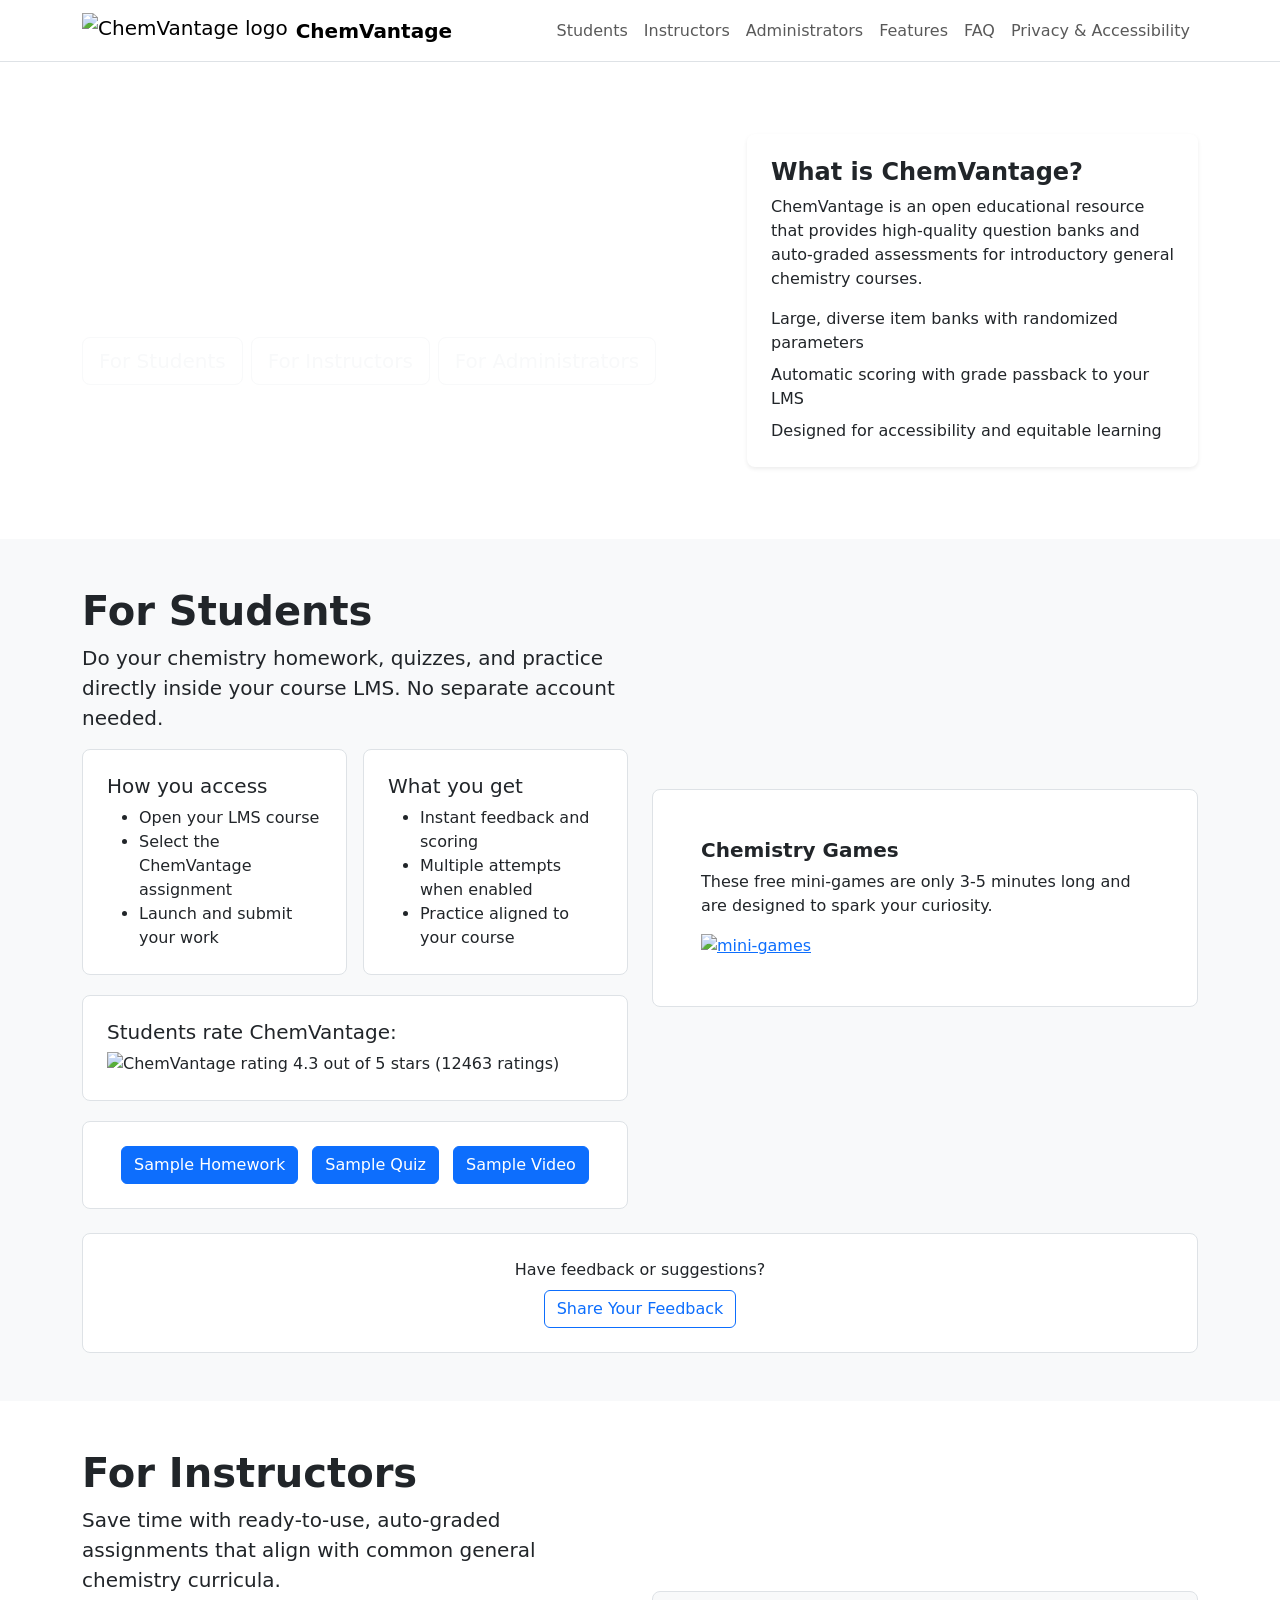
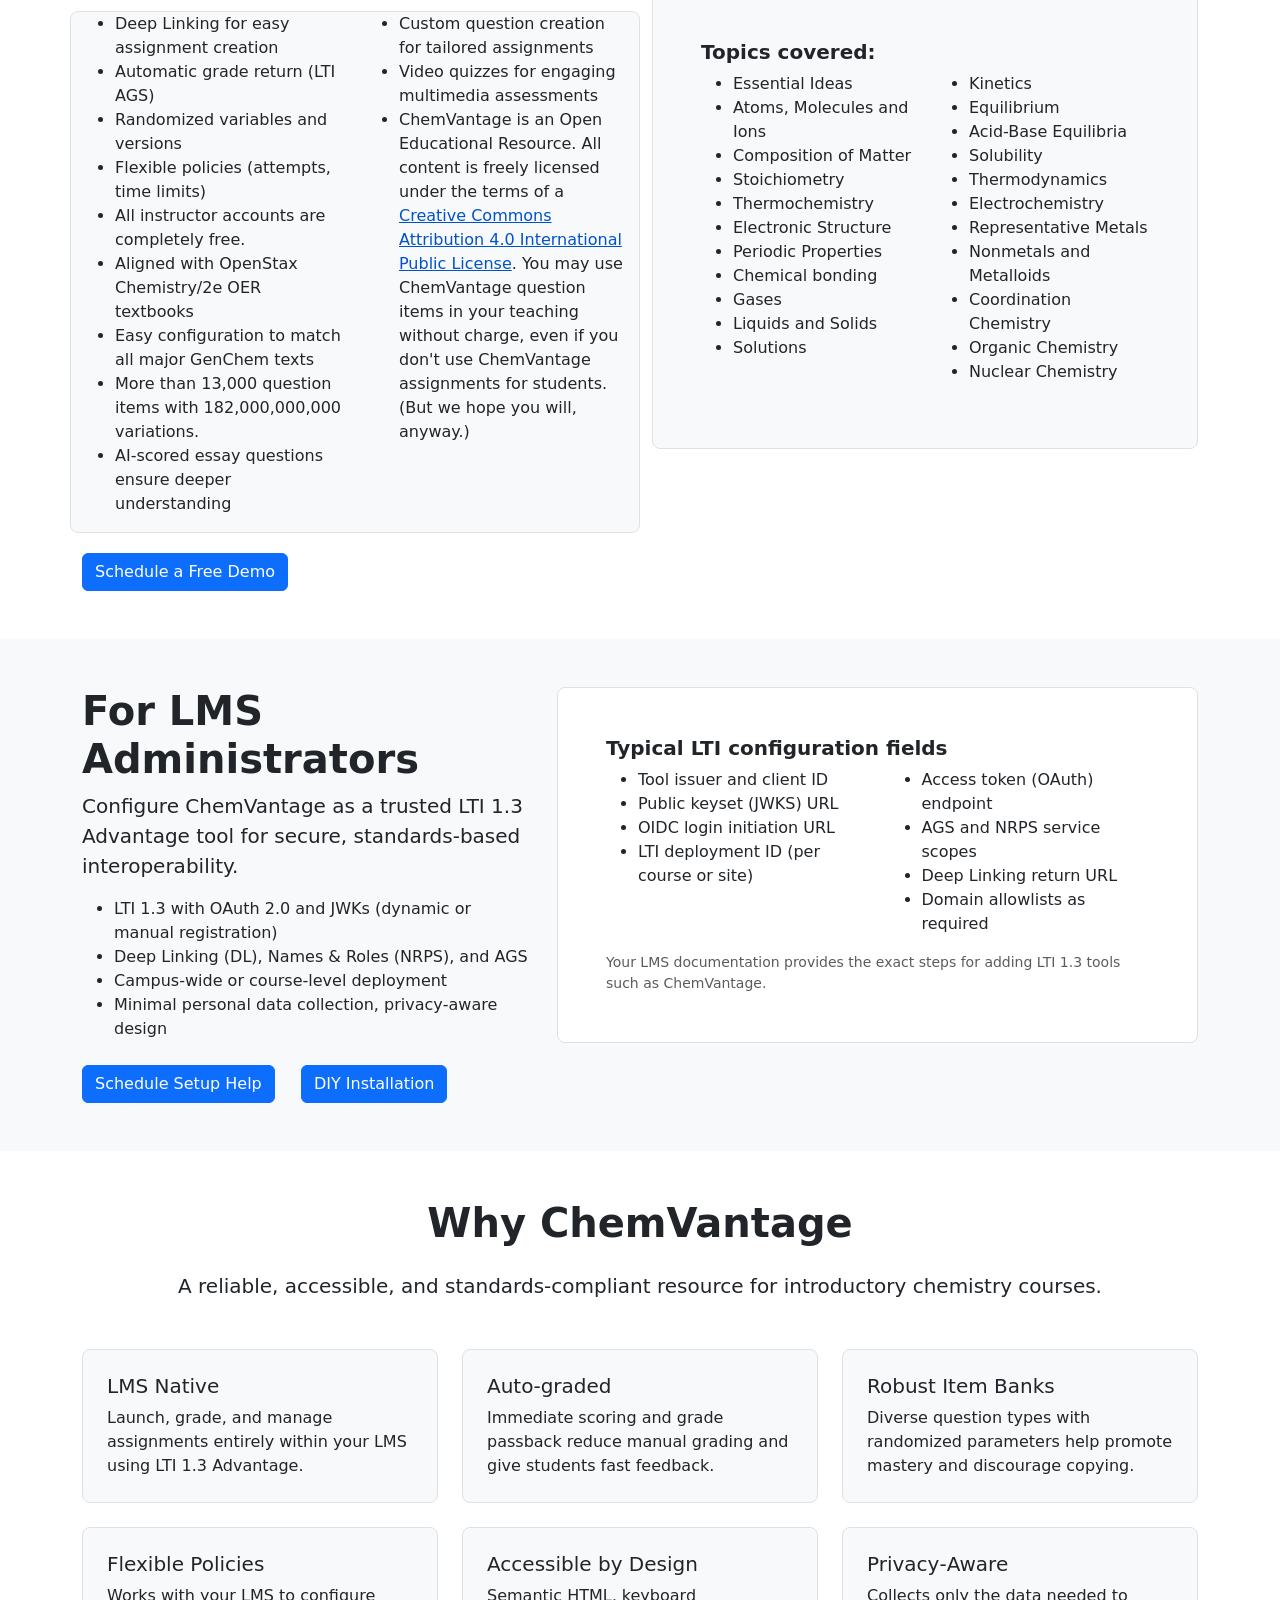
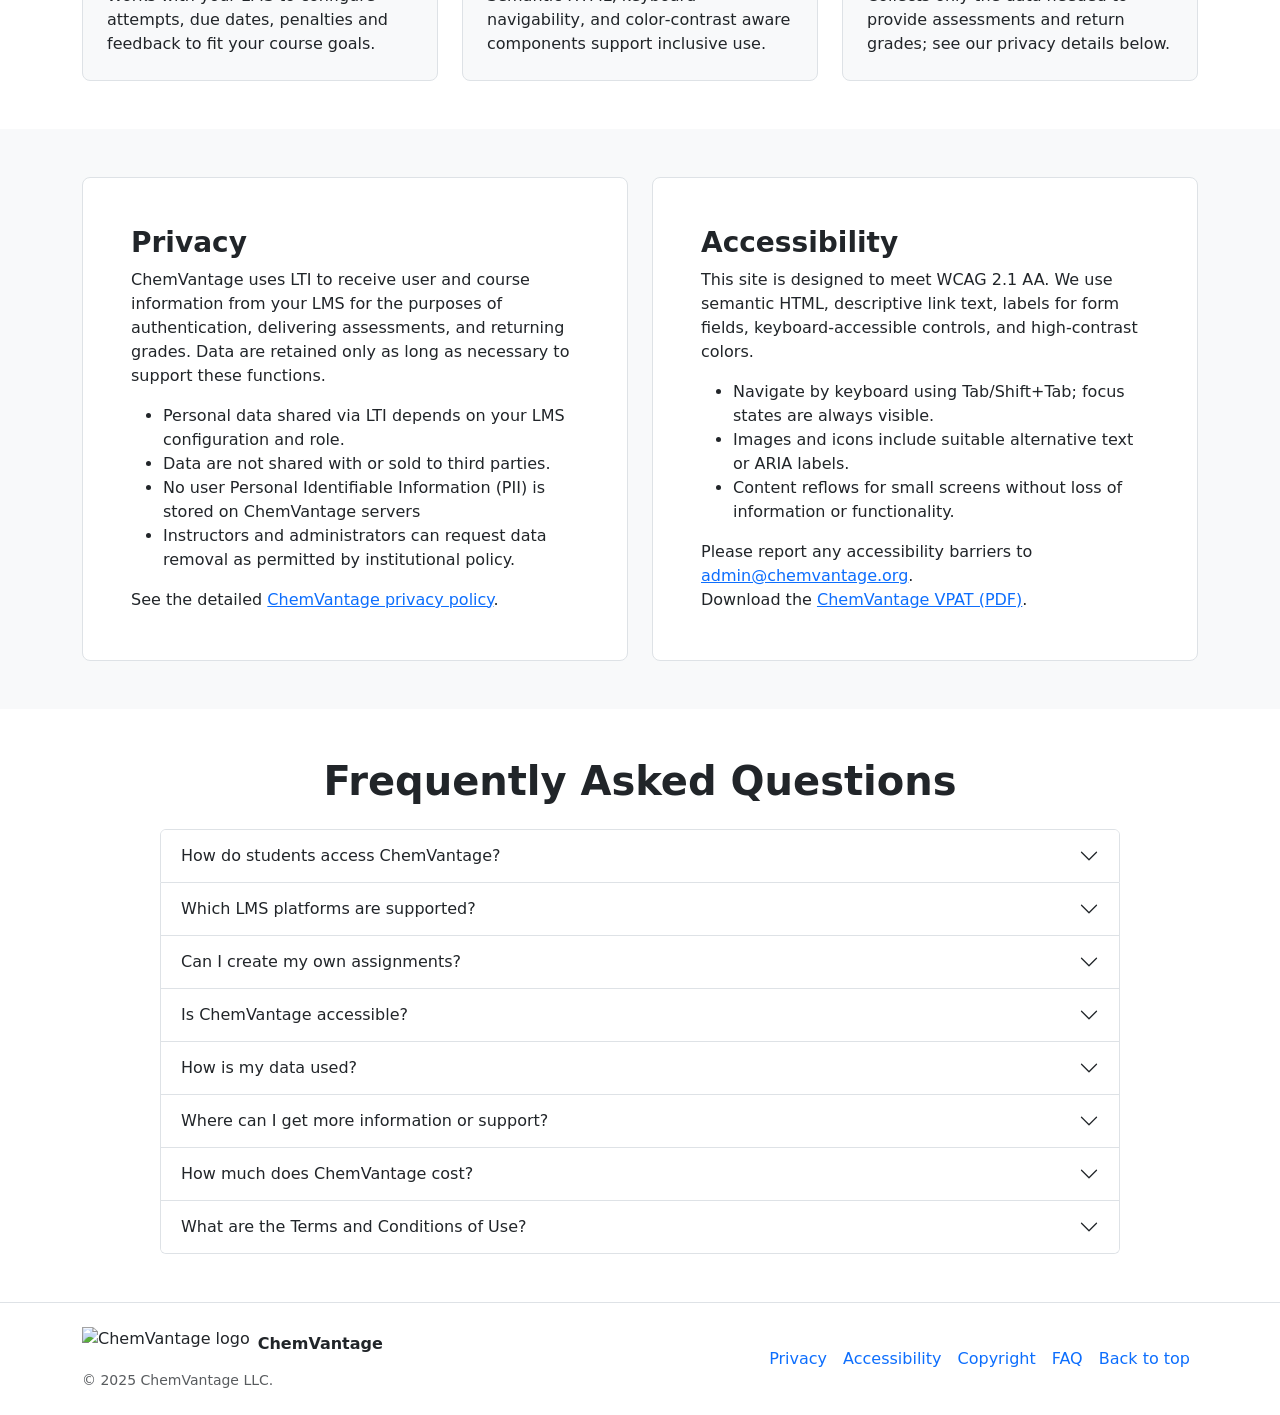
==== src/main/webapp/index.html @ fe24e785 "Minor edits to Topics Covered on home page" ====
<!DOCTYPE html>
<html lang="en">
<head>
  <meta charset="UTF-8">
  <title>ChemVantage - The OER General Chemistry Assignment App</title>
  <meta http-equiv="Cache-Control" content="no-cache, no-store, must-revalidate">
  <meta name="viewport" content="width=device-width, initial-scale=1">
  <meta name="description" content="ChemVantage provides standards-aligned homework, quizzes, and exams for General Chemistry with automatic grading and LMS integration using LTI 1.3 Advantage.">
  <meta name="keywords" content="chemistry homework, general chemistry, online chemistry quizzes, LTI 1.3, Canvas chemistry, Blackboard chemistry, auto-graded chemistry, OER chemistry, chemistry practice exams, chemistry LMS integration">
  
  <!-- Open Graph / Facebook -->
  <meta property="og:type" content="website">
  <meta property="og:url" content="https://www.chemvantage.org">
  <meta property="og:title" content="ChemVantage - Free General Chemistry Homework & Quizzes">
  <meta property="og:description" content="Standards-aligned homework, quizzes, and exams for General Chemistry with automatic grading and seamless LMS integration using LTI 1.3 Advantage.">
  <meta property="og:image" content="https://images.chemvantage.org/CVLogo_thumb.png">
  
  <!-- Twitter -->
  <meta name="twitter:card" content="summary_large_image">
  <meta name="twitter:url" content="https://www.chemvantage.org">
  <meta name="twitter:title" content="ChemVantage - Free General Chemistry Platform">
  <meta name="twitter:description" content="Auto-graded chemistry assessments with LMS integration for Canvas, Blackboard, Moodle & more.">
  <meta name="twitter:image" content="https://images.chemvantage.org/CVLogo_thumb.png">
  
  <link rel="canonical" href="https://www.chemvantage.org">
  <link rel="icon" href="https://images.chemvantage.org/logo_sq.png">
  
  <!-- Prevent dev site indexing -->
  <script src='/js/noindex-dev.js'></script>
  
  <link rel="preconnect" href="https://fonts.googleapis.com" crossorigin>
  <link rel="preconnect" href="https://fonts.gstatic.com" crossorigin>
  <link rel="stylesheet" href="https://fonts.googleapis.com/css2?family=Poppins:wght@300;400;500;600;700&display=swap">
  <script src="https://cdn.jsdelivr.net/npm/bootstrap@5.3.3/dist/js/bootstrap.bundle.min.js" 
        integrity="sha384-YvpcrYf0tY3lHB60NNkmXc5s9fDVZLESaAA55NDzOxhy9GkcIdslK1eN7N6jIeHz" 
        crossorigin="anonymous">
  </script>
  <link rel="stylesheet" href="https://cdn.jsdelivr.net/npm/bootstrap@5.3.3/dist/css/bootstrap.min.css" integrity="sha384-QWTKZyjpPEjISv5WaRU9OFeRpok6YctnYmDr5pNlyT2bRjXh0JMhjY6hW+ALEwIH" crossorigin="anonymous">
  <link rel="stylesheet" href="/css/common.css">
</head>
<body class="bg-white text-body">
  <a href="#main-content" class="visually-hidden-focusable position-absolute start-0 top-0 m-2 p-2 bg-light rounded text-dark">Skip to main content</a>

  <header>
    <nav class="navbar navbar-expand-lg navbar-light bg-white border-bottom" aria-label="Primary">
      <div class="container">
        <a class="navbar-brand d-flex align-items-center gap-2" href="#home" aria-label="ChemVantage home">
          <img src="https://images.chemvantage.org/CVLogo_thumb.png" alt="ChemVantage logo" height="35px" />
          <span class="fw-bold">ChemVantage</span>
        </a>
        <button class="navbar-toggler" type="button" data-bs-toggle="collapse" data-bs-target="#primaryNav" aria-controls="primaryNav" aria-expanded="false" aria-label="Toggle navigation">
          <span class="navbar-toggler-icon"></span>
        </button>
        <div class="collapse navbar-collapse" id="primaryNav">
          <ul class="navbar-nav ms-auto mb-2 mb-lg-0">
            <li class="nav-item"><a class="nav-link" href="#students">Students</a></li>
            <li class="nav-item"><a class="nav-link" href="#instructors">Instructors</a></li>
            <li class="nav-item"><a class="nav-link" href="#admins">Administrators</a></li>
            <li class="nav-item"><a class="nav-link" href="#features">Features</a></li>
            <li class="nav-item"><a class="nav-link" href="#faq">FAQ</a></li>
            <li class="nav-item"><a class="nav-link" href="#privacy-accessibility">Privacy & Accessibility</a></li>
          </ul>
        </div>
      </div>
    </nav>

    <section id="home" class="bg-gradient-primary text-white">
      <div class="container py-5">
        <div class="row align-items-center g-4 py-lg-4">
          <div class="col-lg-7">
            <h1 class="display-5 fw-semibold mb-3">ChemVantage</h1>
            <p class="lead mb-4">Standards‑aligned homework, quizzes, and exams for General Chemistry with automatic grading and LMS integration using LTI 1.3 Advantage.</p>
            <div class="d-flex flex-wrap gap-2">
              <a href="#students" class="btn btn-outline-light btn-lg" role="button" aria-label="Information for students">For Students</a>
              <a href="#instructors" class="btn btn-outline-light btn-lg" role="button" aria-label="Information for instructors">For Instructors</a>
              <a href="#admins" class="btn btn-outline-light btn-lg" role="button" aria-label="Information for LMS administrators">For Administrators</a>
            </div>
            <p class="mt-4 mb-0 small">Access ChemVantage directly from your LMS course (Canvas, Blackboard, Brightspace, Moodle, Sakai, Schoology and others) via LTI 1.3 Advantage.</p>
          </div>
          <div class="col-lg-5">
            <div class="bg-white text-dark rounded-3 shadow-sm p-4">
              <h2 class="h4 fw-semibold">What is ChemVantage?</h2>
              <p class="mb-3">ChemVantage is an open educational resource that provides high‑quality question banks and auto‑graded assessments for introductory general chemistry courses.</p>
              <ul class="list-unstyled mb-0">
                <li class="d-flex align-items-start mb-2">
                  <span class="icon-bullet flex-shrink-0 mt-1" aria-hidden="true"></span>
                  <span>Large, diverse item banks with randomized parameters</span>
                </li>
                <li class="d-flex align-items-start mb-2">
                  <span class="icon-bullet flex-shrink-0 mt-1" aria-hidden="true"></span>
                  <span>Automatic scoring with grade passback to your LMS</span>
                </li>
                <li class="d-flex align-items-start">
                  <span class="icon-bullet flex-shrink-0 mt-1" aria-hidden="true"></span>
                  <span>Designed for accessibility and equitable learning</span>
                </li>
              </ul>
            </div>
          </div>
        </div>
      </div>
    </section>
  </header>

  <main id="main-content">
    <section id="students" class="py-5 bg-light">
      <div class="container">
        <div class="row g-4 align-items-center">
          <div class="col-lg-6">
            <h2 class="section-heading h1 fw-semibold">For Students</h2>
            <p class="lead">Do your chemistry homework, quizzes, and practice directly inside your course LMS. No separate account needed.</p>
            <div class="row g-3">
              <div class="col-md-6">
                <div class="h-100 p-4 bg-white border rounded-3">
                  <h3 class="h5">How you access</h3>
                  <ul class="mb-0">
                    <li>Open your LMS course</li>
                    <li>Select the ChemVantage assignment</li>
                    <li>Launch and submit your work</li>
                  </ul>
                </div>
              </div>
              <div class="col-md-6">
                <div class="h-100 p-4 bg-white border rounded-3">
                  <h3 class="h5">What you get</h3>
                  <ul class="mb-0">
                    <li>Instant feedback and scoring</li>
                    <li>Multiple attempts when enabled</li>
                    <li>Practice aligned to your course</li>
                  </ul>
                </div>
              </div>
            </div>
            <div class="p-4 bg-white border rounded-3 h-100" style="margin-top:20px;">
              <h3 class="h5">Students rate ChemVantage:</h3>
              <img src="https://images.chemvantage.org/marketing/5stars.png" alt="ChemVantage rating" />&nbsp;4.3 out of 5 stars (12463 ratings)<br/>
            </div>
            <div class="p-4 bg-white border rounded-3 h-100 d-flex" style="margin-top:20px;justify-content:space-evenly;">
              <button class="btn btn-primary" id="launch-homework">Sample Homework</button> 
              <button class="btn btn-primary" id="launch-quiz">Sample Quiz</button> 
              <button class="btn btn-primary" id="launch-video">Sample Video</button>
            </div>
          </div>
          <div class="col-lg-6">
            <div class="p-4 p-lg-5 bg-white border rounded-3 h-100">
              <h3 class="h5 fw-semibold">Chemistry Games</h3>
              <p>These free mini-games are only 3-5 minutes long and are designed to spark your curiosity.</p>
              <a href="https://richkingsford.github.io/chemistry-games-cucumber/" target=_blank>
                <img width=400px height=400px src="https://images.chemvantage.org/games.png" alt="mini-games" />
              </a>
            </div>
          </div>
        </div>
        <div class="row mt-4">
          <div class="col-12">
            <div class="p-4 bg-white border rounded-3 text-center">
              <p class="mb-2">Have feedback or suggestions?</p>
              <a href="/Feedback" class="btn btn-outline-primary" aria-label="Share feedback">Share Your Feedback</a>
            </div>
          </div>
        </div>
      </div>
    </section>

    <section id="instructors" class="py-5">
      <div class="container">
        <div class="row g-4 align-items-center">
          <div class="col-lg-6">
            <h2 class="section-heading h1 fw-semibold">For Instructors</h2>
            <p class="lead">Save time with ready‑to‑use, auto‑graded assignments that align with common general chemistry curricula.</p>
            <div class="row border rounded-3 bg-light">
              <div class="col-md-6">
                <ul class="mb-3">
                  <li>Deep Linking for easy assignment creation</li>
                  <li>Automatic grade return (LTI AGS)</li>
                  <li>Randomized variables and versions</li>
                  <li>Flexible policies (attempts, time limits)</li>
                  <li>All instructor accounts are completely free.</li>
                  <li>Aligned with OpenStax Chemistry/2e OER textbooks</li>
                  <li>Easy configuration to match all major GenChem texts</li>
                  <li>More than 13,000 question items with 182,000,000,000 variations.</li>
                  <li>AI-scored essay questions ensure deeper understanding</li>
                </ul>
              </div>
              <div class="col-md-6">
                <ul class="mb-3">
                  <li>Custom question creation for tailored assignments</li>
                  <li>Video quizzes for engaging multimedia assessments</li>
                  <li>ChemVantage is an Open Educational Resource. All content is freely licensed under the terms of a <a href="https://creativecommons.org/licenses/by/4.0/" target="_blank" aria-label="Opens new tab" style="color: #0052cc;">Creative Commons Attribution 4.0 International Public License</a>.
                    You may use ChemVantage question items in your teaching without charge, even if you don't use ChemVantage assignments for students. (But we hope you will, anyway.)</li>
                </ul>
              </div>
            </div>
            <div class="d-flex flex-wrap gap-2" style="padding-top:20px">
              <a href="https://calendly.com/chemvantage/install-chemvantage?r=0" target="_blank" class="btn btn-primary">Schedule a Free Demo</a>
            </div>
          </div>
          <div class="col-lg-6">
            <div class="p-4 p-lg-5 bg-light border rounded-3 h-100">
              <h3 class="h5 fw-semibold">Topics covered:</h3>
              <div class="row">
                <div class="col-6">
                  <ul class="mb-3">
                    <li>Essential Ideas</li>
                    <li>Atoms, Molecules and Ions</li>
                    <li>Composition of Matter</li>
                    <li>Stoichiometry</li>
                    <li>Thermochemistry</li>
                    <li>Electronic Structure</li>
                    <li>Periodic Properties</li>
                    <li>Chemical bonding</li>
                    <li>Gases</li>
                    <li>Liquids and Solids</li>
                    <li>Solutions</li>
                  </ul>
                </div>
                <div class="col-6">
                  <ul class="mb-3">
                    <li>Kinetics</li>
                    <li>Equilibrium</li>
                    <li>Acid-Base Equilibria</li>
                    <li>Solubility</li>
                    <li>Thermodynamics</li>
                    <li>Electrochemistry</li>
                    <li>Representative Metals</li>
                    <li>Nonmetals and Metalloids</li>
                    <li>Coordination Chemistry</li>
                    <li>Organic Chemistry</li>
                    <li>Nuclear Chemistry</li>
                 </ul>
                </div>
              </div>
            </div>
          </div>
          <!--
          <div class="col-lg-6">
            <div class="p-4 p-lg-5 bg-light border rounded-3 h-100">
              <h3 class="h5 fw-semibold">Add ChemVantage to your course</h3>
              <ol class="mb-4">
                <li>Ask your LMS administrator to enable the ChemVantage LTI 1.3 tool for your institution.</li>
                <li>In your course, create an assignment in ChemVantage as an External Tool using Deep Linking.</li>
                <li>Select the desired assignment type and publish.</li>
                <li>When the assignment launches, set policies and select question items from the Instructor Page.</li>
              </ol>
              <div class="alert alert-info mb-0" role="status" aria-live="polite">
                ChemVantage supports LTI 1.3 Advantage services: Deep Linking, Assignment and Grade Services, and Names and Role Provisioning.
              </div>
            </div>
          </div>
          -->
          
        </div>
      </div>
    </section>

    <section id="admins" class="py-5 bg-light">
      <div class="container">
        <div class="row g-4">
          <div class="col-lg-5">
            <h2 class="h1 fw-semibold">For LMS Administrators</h2>
            <p class="lead">Configure ChemVantage as a trusted LTI 1.3 Advantage tool for secure, standards‑based interoperability.</p>
            <ul class="mb-4">
              <li>LTI 1.3 with OAuth 2.0 and JWKs (dynamic or manual registration)</li>
              <li>Deep Linking (DL), Names & Roles (NRPS), and AGS</li>
              <li>Campus‑wide or course‑level deployment</li>
              <li>Minimal personal data collection, privacy‑aware design</li>
            </ul>
            <div class="d-flex flex-wrap gap-2">
              <a href="https://calendly.com/chemvantage/install-chemvantage?r=1" target="_blank" class="btn btn-primary">Schedule Setup Help</a>
              &nbsp;&nbsp;
              <a class="btn btn-primary" href="/install.html" aria-label="Installation instructions">DIY Installation</a>
            </div>
          </div>
          <div class="col-lg-7">
            <div class="p-4 p-lg-5 bg-white border rounded-3">
              <h3 class="h5 fw-semibold">Typical LTI configuration fields</h3>
              <div class="row">
                <div class="col-md-6">
                  <ul>
                    <li>Tool issuer and client ID</li>
                    <li>Public keyset (JWKS) URL</li>
                    <li>OIDC login initiation URL</li>
                    <li>LTI deployment ID (per course or site)</li>
                  </ul>
                </div>
                <div class="col-md-6">
                  <ul>
                    <li>Access token (OAuth) endpoint</li>
                    <li>AGS and NRPS service scopes</li>
                    <li>Deep Linking return URL</li>
                    <li>Domain allowlists as required</li>
                  </ul>
                </div>
              </div>
              <p class="small text-muted mb-0">Your LMS documentation provides the exact steps for adding LTI 1.3 tools such as ChemVantage.</p>
            </div>
          </div>
        </div>
      </div>
    </section>

    <section id="features" class="py-5">
      <div class="container">
        <h2 class="section-heading h1 fw-semibold text-center mb-4">Why ChemVantage</h2>
        <p class="lead text-center mx-auto mb-5">A reliable, accessible, and standards‑compliant resource for introductory chemistry courses.</p>
        <div class="row g-4">
          <div class="col-md-6 col-lg-4">
            <div class="h-100 p-4 bg-light border rounded-3">
              <h3 class="h5">LMS Native</h3>
              <p class="mb-0">Launch, grade, and manage assignments entirely within your LMS using LTI 1.3 Advantage.</p>
            </div>
          </div>
          <div class="col-md-6 col-lg-4">
            <div class="h-100 p-4 bg-light border rounded-3">
              <h3 class="h5">Auto‑graded</h3>
              <p class="mb-0">Immediate scoring and grade passback reduce manual grading and give students fast feedback.</p>
            </div>
          </div>
          <div class="col-md-6 col-lg-4">
            <div class="h-100 p-4 bg-light border rounded-3">
              <h3 class="h5">Robust Item Banks</h3>
              <p class="mb-0">Diverse question types with randomized parameters help promote mastery and discourage copying.</p>
            </div>
          </div>
          <div class="col-md-6 col-lg-4">
            <div class="h-100 p-4 bg-light border rounded-3">
              <h3 class="h5">Flexible Policies</h3>
              <p class="mb-0">Works with your LMS to configure attempts, due dates, penalties and feedback to fit your course goals.</p>
            </div>
          </div>
          <div class="col-md-6 col-lg-4">
            <div class="h-100 p-4 bg-light border rounded-3">
              <h3 class="h5">Accessible by Design</h3>
              <p class="mb-0">Semantic HTML, keyboard navigability, and color‑contrast aware components support inclusive use.</p>
            </div>
          </div>
          <div class="col-md-6 col-lg-4">
            <div class="h-100 p-4 bg-light border rounded-3">
              <h3 class="h5">Privacy‑Aware</h3>
              <p class="mb-0">Collects only the data needed to provide assessments and return grades; see our privacy details below.</p>
            </div>
          </div>
        </div>
      </div>
    </section>

    <section id="privacy-accessibility" class="py-5 bg-light">
      <div class="container">
        <div class="row g-4">
          <div class="col-lg-6">
            <div class="h-100 p-4 p-lg-5 bg-white border rounded-3">
              <h2 class="h3 fw-semibold">Privacy</h2>
              <p>ChemVantage uses LTI to receive user and course information from your LMS for the purposes of authentication, delivering assessments, and returning grades. Data are retained only as long as necessary to support these functions.</p>
              <ul>
                <li>Personal data shared via LTI depends on your LMS configuration and role.</li>
                <li>Data are not shared with or sold to third parties.</li>
                <li>No user Personal Identifiable Information (PII) is stored on ChemVantage servers</li>
                <li>Instructors and administrators can request data removal as permitted by institutional policy.</li>
              </ul>
              <p class="mb-0">See the detailed <a href="/privacy.html" target="_blank" aria-label="Link to the ChemVantage privacy policy">ChemVantage privacy policy</a>.</p>
            </div>
          </div>
          <div class="col-lg-6">
            <div class="h-100 p-4 p-lg-5 bg-white border rounded-3">
              <h2 class="h3 fw-semibold">Accessibility</h2>
              <p>This site is designed to meet WCAG 2.1 AA. We use semantic HTML, descriptive link text, labels for form fields, keyboard‑accessible controls, and high‑contrast colors.</p>
              <ul>
                <li>Navigate by keyboard using Tab/Shift+Tab; focus states are always visible.</li>
                <li>Images and icons include suitable alternative text or ARIA labels.</li>
                <li>Content reflows for small screens without loss of information or functionality.</li>
              </ul>
              <p class="mb-0">Please report any accessibility barriers to <a href="mailto:admin@chemvantage.org" aria-label="Email link for help">admin@chemvantage.org</a>.</p>
              <p class="mb-0">Download the <a href="/docs/vpat.pdf" target="_blank" aria-label="ChemVantage VPAT document (PDF)">ChemVantage VPAT (PDF)</a>.</p>
            </div>
          </div>
        </div>
      </div>
    </section>

    <section id="faq" class="py-5">
      <div class="container">
        <h2 class="section-heading h1 fw-semibold text-center mb-4">Frequently Asked Questions</h2>
        <div class="accordion mx-auto" id="faqAccordion" style="max-width: 960px;">
          
          <div class="accordion-item">
            <h3 class="accordion-header" id="q1">
              <button class="accordion-button collapsed" type="button" data-bs-toggle="collapse" data-bs-target="#a1" aria-expanded="false" aria-controls="a1">
                How do students access ChemVantage?
              </button>
            </h3>
            <div id="a1" class="accordion-collapse collapse" aria-labelledby="q1" data-bs-parent="#faqAccordion">
              <div class="accordion-body">
                Students access ChemVantage from links inside their LMS course. Launch the ChemVantage assignment and follow the prompts. No separate account is required.
              </div>
            </div>
          </div>

          <div class="accordion-item">
            <h3 class="accordion-header" id="q2">
              <button class="accordion-button collapsed" type="button" data-bs-toggle="collapse" data-bs-target="#a2" aria-expanded="false" aria-controls="a2">
                Which LMS platforms are supported?
              </button>
            </h3>
            <div id="a2" class="accordion-collapse collapse" aria-labelledby="q2" data-bs-parent="#faqAccordion">
              <div class="accordion-body">
                ChemVantage works with LTI 1.3 Advantage‑capable LMS platforms including Canvas, Blackboard, Brightspace (D2L), Moodle, and Sakai. Consult your LMS documentation for adding external tools.
              </div>
            </div>
          </div>

          <div class="accordion-item">
            <h3 class="accordion-header" id="q3">
              <button class="accordion-button collapsed" type="button" data-bs-toggle="collapse" data-bs-target="#a3" aria-expanded="false" aria-controls="a3">
                Can I create my own assignments?
              </button>
            </h3>
            <div id="a3" class="accordion-collapse collapse" aria-labelledby="q3" data-bs-parent="#faqAccordion">
              <div class="accordion-body">
                Yes. Instructors can choose topics via Deep Linking, configure assignment settings (attempts, due dates, penalties), and publish to the course. Grades return automatically to the LMS gradebook.
              </div>
            </div>
          </div>

          <div class="accordion-item">
            <h3 class="accordion-header" id="q4">
              <button class="accordion-button collapsed" type="button" data-bs-toggle="collapse" data-bs-target="#a4" aria-expanded="false" aria-controls="a4">
                Is ChemVantage accessible?
              </button>
            </h3>
            <div id="a4" class="accordion-collapse collapse" aria-labelledby="q4" data-bs-parent="#faqAccordion">
              <div class="accordion-body">
                ChemVantage content and this site follow WCAG 2.1 AA design practices including semantic structure, keyboard navigability, and sufficient color contrast. See Accessibility below for details and to report any barriers.
              </div>
            </div>
          </div>

          <div class="accordion-item">
            <h3 class="accordion-header" id="q5">
              <button class="accordion-button collapsed" type="button" data-bs-toggle="collapse" data-bs-target="#a5" aria-expanded="false" aria-controls="a5">
                How is my data used?
              </button>
            </h3>
            <div id="a5" class="accordion-collapse collapse" aria-labelledby="q5" data-bs-parent="#faqAccordion">
              <div class="accordion-body">
                ChemVantage collects only the information necessary to authenticate users via LTI, deliver assignments, and return scores to the LMS. See Privacy below for details.
              </div>
            </div>
          </div>

          <div class="accordion-item">
            <h3 class="accordion-header" id="q6">
              <button class="accordion-button collapsed" type="button" data-bs-toggle="collapse" data-bs-target="#a6" aria-expanded="false" aria-controls="a6">
                Where can I get more information or support?
              </button>
            </h3>
            <div id="a6" class="accordion-collapse collapse" aria-labelledby="q6" data-bs-parent="#faqAccordion">
              <div class="accordion-body">
                Contact us by email at <a href="mailto:admin@chemvantage.org" aria-label="Email link for help">admin@chemvantage.org</a> or <a href="https://calendly.com/chemvantage" target="_blank" aria-label="Link to Calendly to schedule Zoom meeting">schedule a Zoom meeting with us</a>.
              </div>
            </div>
          </div>

		  <div class="accordion-item">
            <h3 class="accordion-header" id="q7">
              <button class="accordion-button collapsed" type="button" data-bs-toggle="collapse" data-bs-target="#a7" aria-expanded="false" aria-controls="a7">
                How much does ChemVantage cost?
              </button>
            </h3>
            <div id="a7" class="accordion-collapse collapse" aria-labelledby="q7" data-bs-parent="#faqAccordion">
              <div class="accordion-body">
                <ul>
                  <li>Registration and instructor accounts are free</li>
                  <li>Individual student licenses cost $8 USD per semester (5 months)</li>
                  <li>Schools may purchase 1-year student licenses in bulk for $5 USD each (10 license minimum)</li>
                </ul>
              </div>
            </div>
          </div>
		  
		  <div class="accordion-item">
            <h3 class="accordion-header" id="q8">
              <button class="accordion-button collapsed" type="button" data-bs-toggle="collapse" data-bs-target="#a8" aria-expanded="false" aria-controls="a8">
                What are the Terms and Conditions of Use?
              </button>
            </h3>
            <div id="a8" class="accordion-collapse collapse" aria-labelledby="q8" data-bs-parent="#faqAccordion">
              <div class="accordion-body">
                See all the fine print at the <a href="/terms_and_conditions.html" target="_blank" aria-label="ChemVantage Terms and Conditions of Use">ChemVantage Terms and Condition of Use</a> page.
              </div>
            </div>
          </div>
		  
        </div>
      </div>
    </section>

  </main>

  <footer class="border-top">
    <div class="container py-4">
      <div class="row g-3 align-items-center">
        <div class="col-md-6">
          <a class="d-inline-flex align-items-center gap-2 mb-2 text-decoration-none text-body" href="#home" aria-label="ChemVantage home">
            <img src="https://images.chemvantage.org/CVLogo_thumb.png" alt="ChemVantage logo" height="35px" />
            <span class="fw-bold">ChemVantage</span>
          </a>
          <p class="mb-0 small text-muted">© <span id="year">2025</span> ChemVantage LLC.</p>
        </div>
        <div class="col-md-6">
          <nav aria-label="Footer">
            <ul class="nav justify-content-md-end">
              <li class="nav-item"><a class="nav-link px-2" href="#privacy-accessibility">Privacy</a></li>
              <li class="nav-item"><a class="nav-link px-2" href="#privacy-accessibility">Accessibility</a></li>
              <li class="nav-item"><a class="nav-link px-2" href="/copyright.html">Copyright</a></li>
              <li class="nav-item"><a class="nav-link px-2" href="#faq">FAQ</a></li>
              <li class="nav-item"><a class="nav-link px-2" href="#home">Back to top</a></li>
            </ul>
          </nav>
        </div>
      </div>
    </div>
  </footer>

  <script src='/js/year-footer.js'></script>
  <script src='/js/launch-example.js'></script>
  
  <!-- Structured Data: Organization -->
  <script type="application/ld+json">
  {
    "@context": "https://schema.org",
    "@type": "EducationalOrganization",
    "name": "ChemVantage",
    "url": "https://www.chemvantage.org",
    "logo": "https://images.chemvantage.org/CVLogo_thumb.png",
    "description": "Open educational resource providing standards-aligned homework, quizzes, and exams for General Chemistry with automatic grading and LMS integration",
    "email": "admin@chemvantage.org",
    "areaServed": "Worldwide",
    "aggregateRating": {
      "@type": "AggregateRating",
      "ratingValue": "4.3",
      "ratingCount": "12463",
      "bestRating": "5"
    }
  }
  </script>
  
  <!-- Structured Data: FAQ -->
  <script type="application/ld+json">
  {
    "@context": "https://schema.org",
    "@type": "FAQPage",
    "mainEntity": [
      {
        "@type": "Question",
        "name": "How do students access ChemVantage?",
        "acceptedAnswer": {
          "@type": "Answer",
          "text": "Students access ChemVantage from links inside their LMS course. Launch the ChemVantage assignment and follow the prompts. No separate account is required."
        }
      },
      {
        "@type": "Question",
        "name": "Which LMS platforms are supported?",
        "acceptedAnswer": {
          "@type": "Answer",
          "text": "ChemVantage works with LTI 1.3 Advantage‑capable LMS platforms including Canvas, Blackboard, Brightspace (D2L), Moodle, and Sakai. Consult your LMS documentation for adding external tools."
        }
      },
      {
        "@type": "Question",
        "name": "Can I create my own assignments?",
        "acceptedAnswer": {
          "@type": "Answer",
          "text": "Yes. Instructors can choose topics via Deep Linking, configure assignment settings (attempts, due dates, penalties), and publish to the course. Grades return automatically to the LMS gradebook."
        }
      },
      {
        "@type": "Question",
        "name": "Is ChemVantage accessible?",
        "acceptedAnswer": {
          "@type": "Answer",
          "text": "ChemVantage content and this site follow WCAG 2.1 AA design practices including semantic structure, keyboard navigability, and sufficient color contrast."
        }
      },
      {
        "@type": "Question",
        "name": "How is my data used?",
        "acceptedAnswer": {
          "@type": "Answer",
          "text": "ChemVantage collects only the information necessary to authenticate users via LTI, deliver assignments, and return scores to the LMS. Data are not shared with or sold to third parties."
        }
      },
      {
        "@type": "Question",
        "name": "How much does ChemVantage cost?",
        "acceptedAnswer": {
          "@type": "Answer",
          "text": "Registration and instructor accounts are free. Individual student licenses cost $8 USD per semester (5 months). Schools may purchase 1-year student licenses in bulk for $5 USD each (10 license minimum)."
        }
      }
    ]
  }
  </script>
</body>
</html>
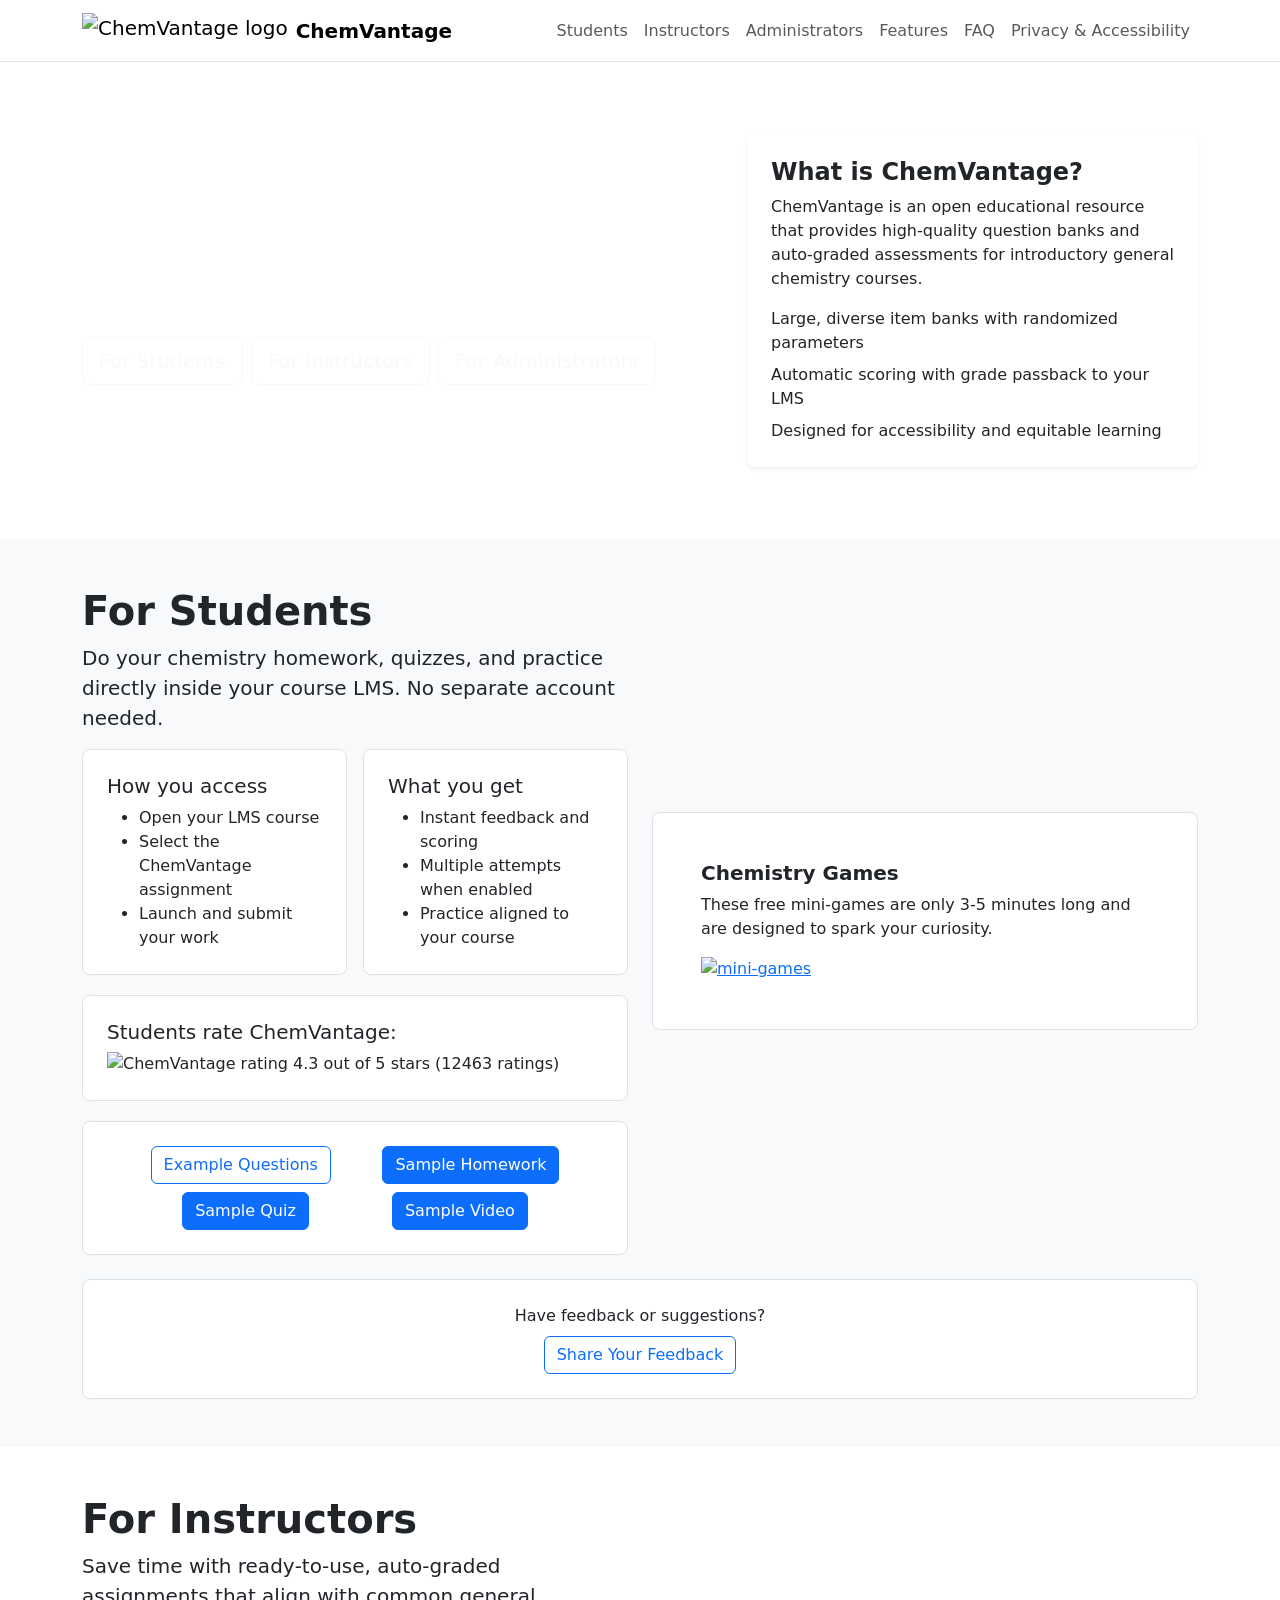
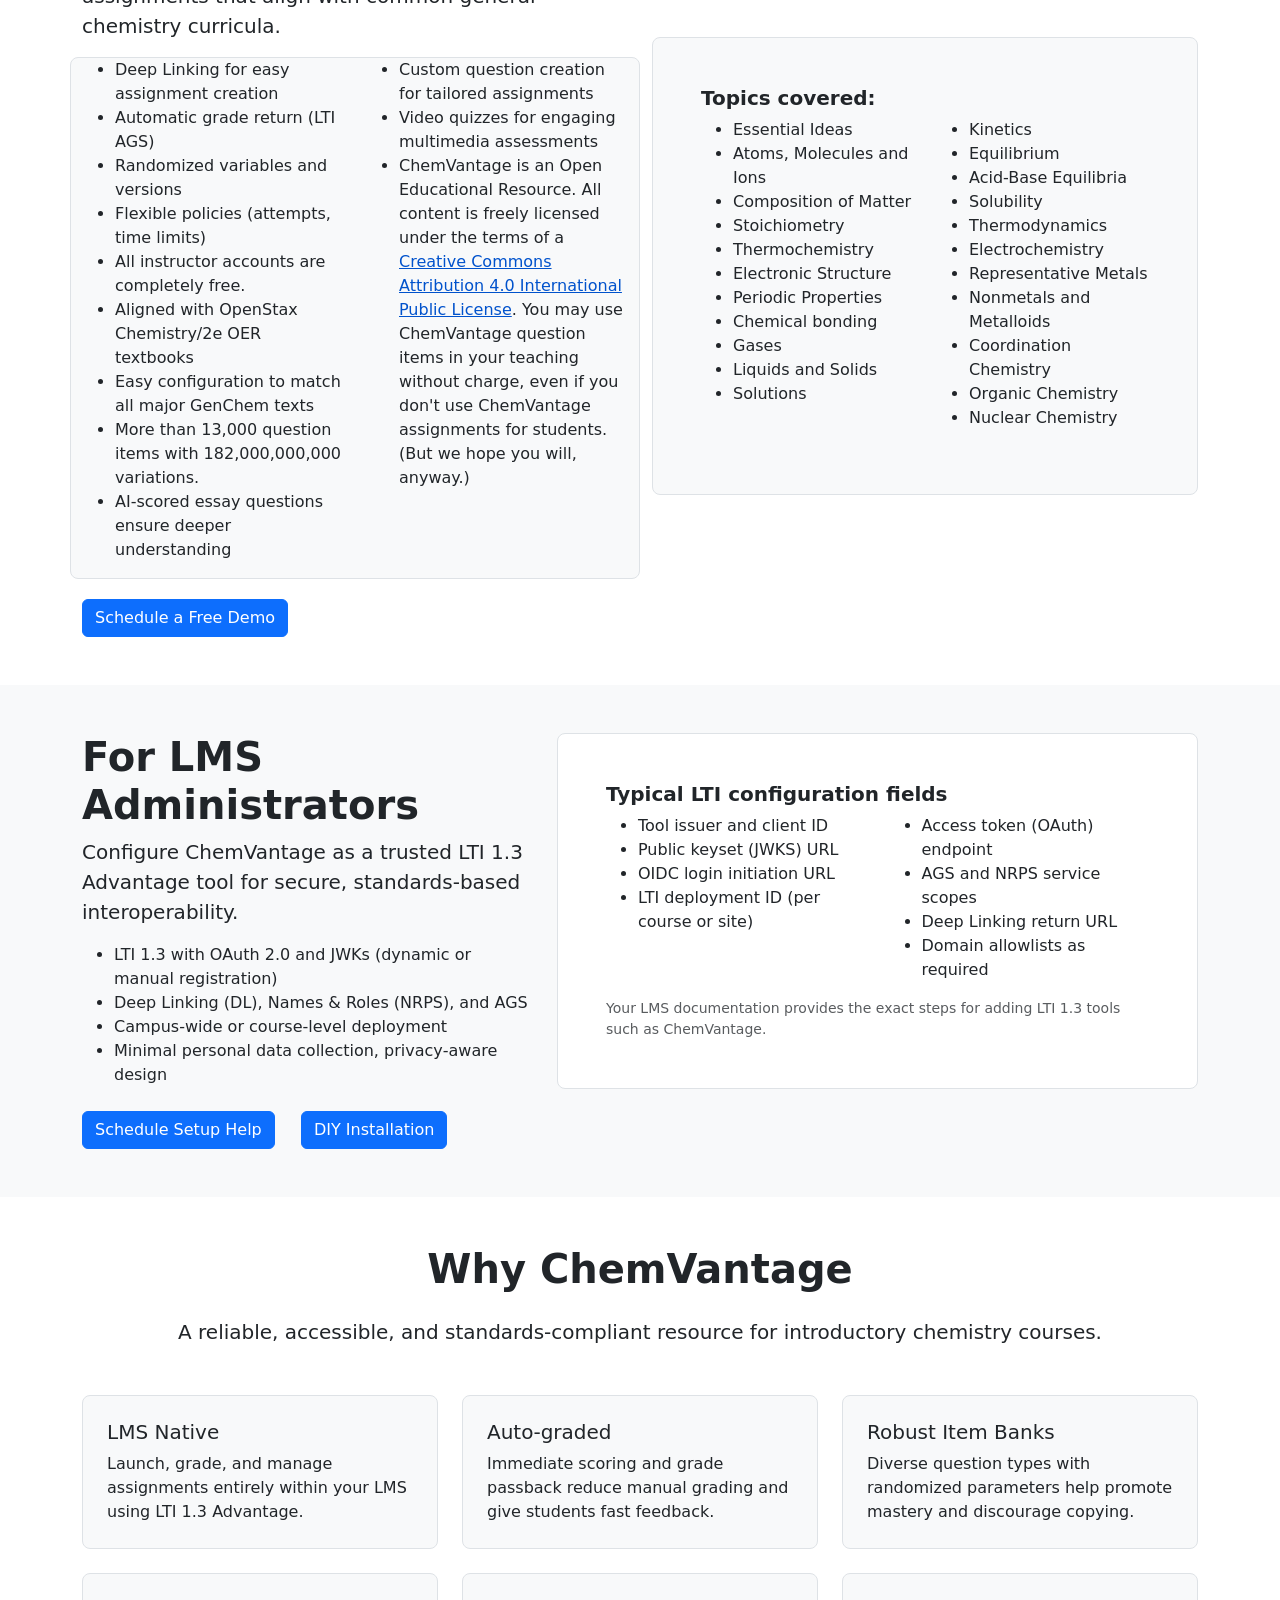
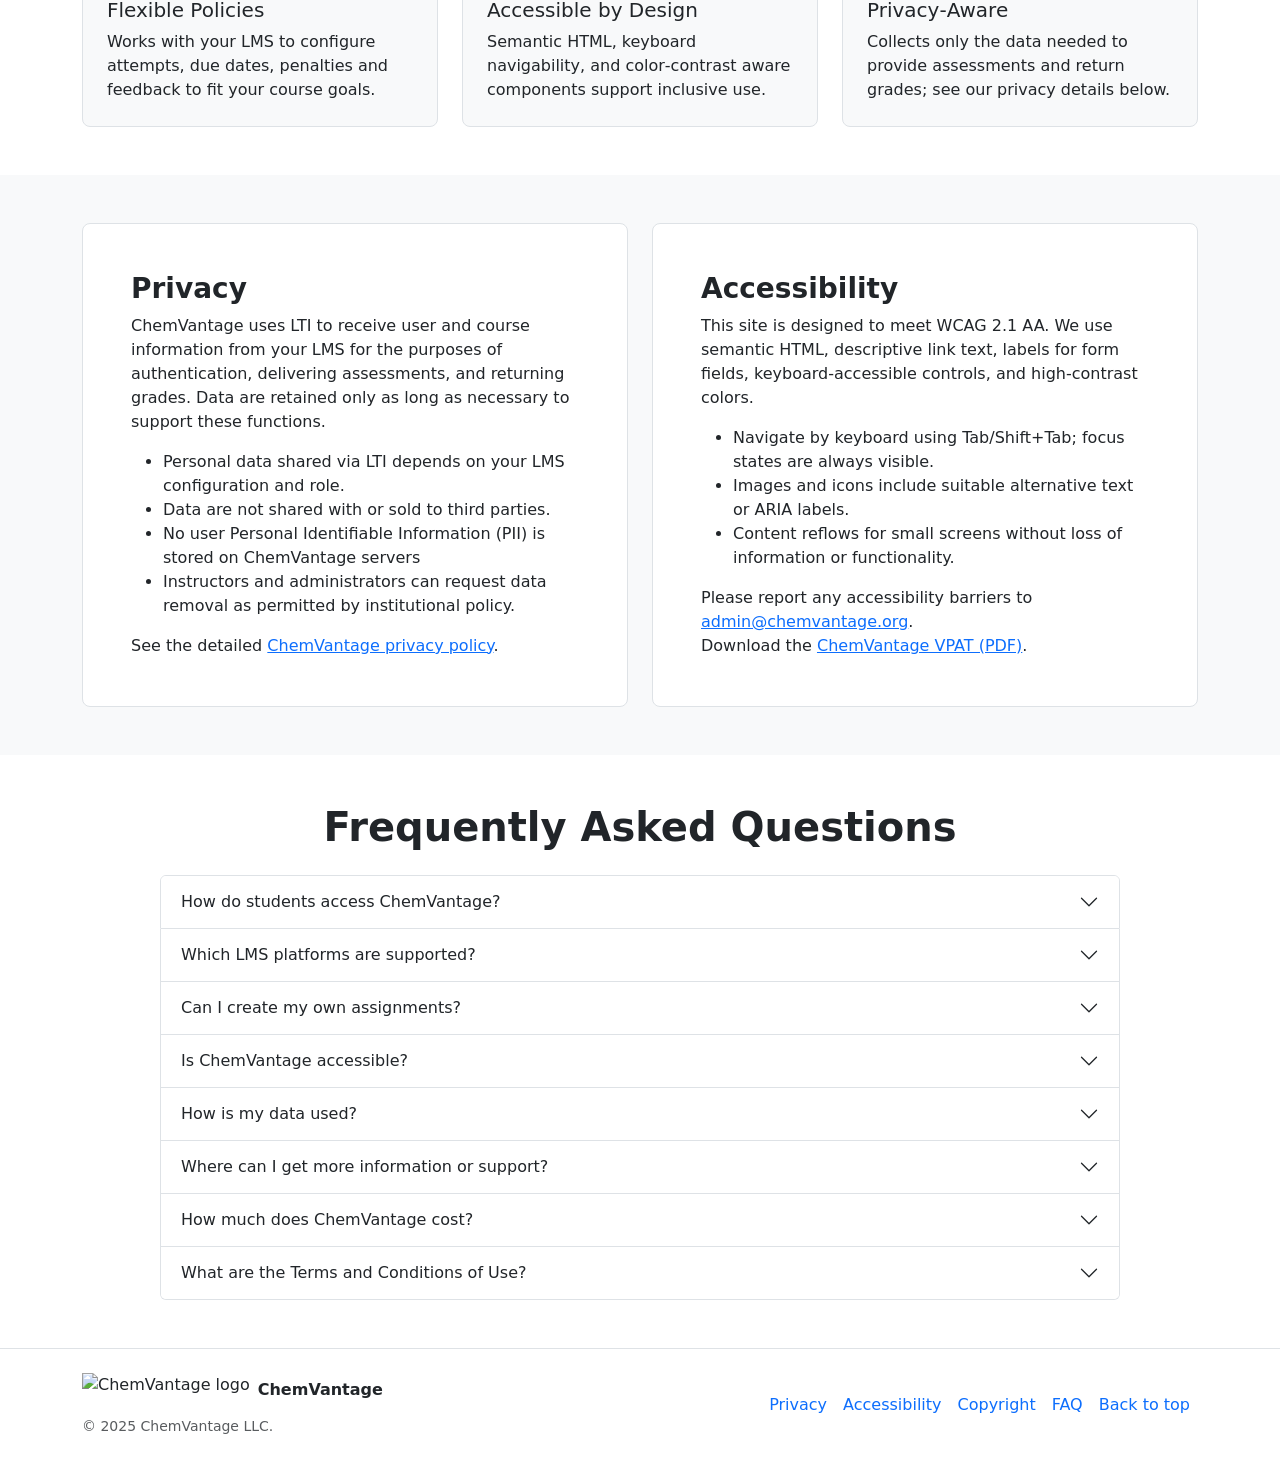
==== commit e8c899a4: "Merge remote-tracking branch 'origin/example-questions' into dev-pr7-pr8-20260526" ====
--- a/src/main/webapp/index.html
+++ b/src/main/webapp/index.html
@@ -135,7 +135,8 @@
               <h3 class="h5">Students rate ChemVantage:</h3>
               <img src="https://images.chemvantage.org/marketing/5stars.png" alt="ChemVantage rating" />&nbsp;4.3 out of 5 stars (12463 ratings)<br/>
             </div>
-            <div class="p-4 bg-white border rounded-3 h-100 d-flex" style="margin-top:20px;justify-content:space-evenly;">
+            <div class="p-4 bg-white border rounded-3 h-100 d-flex flex-wrap gap-2" style="margin-top:20px;justify-content:space-evenly;">
+              <a class="btn btn-outline-primary" href="/example-questions">Example Questions</a>
               <button class="btn btn-primary" id="launch-homework">Sample Homework</button> 
               <button class="btn btn-primary" id="launch-quiz">Sample Quiz</button> 
               <button class="btn btn-primary" id="launch-video">Sample Video</button>
@@ -602,4 +603,4 @@
   }
   </script>
 </body>
-</html>+</html>
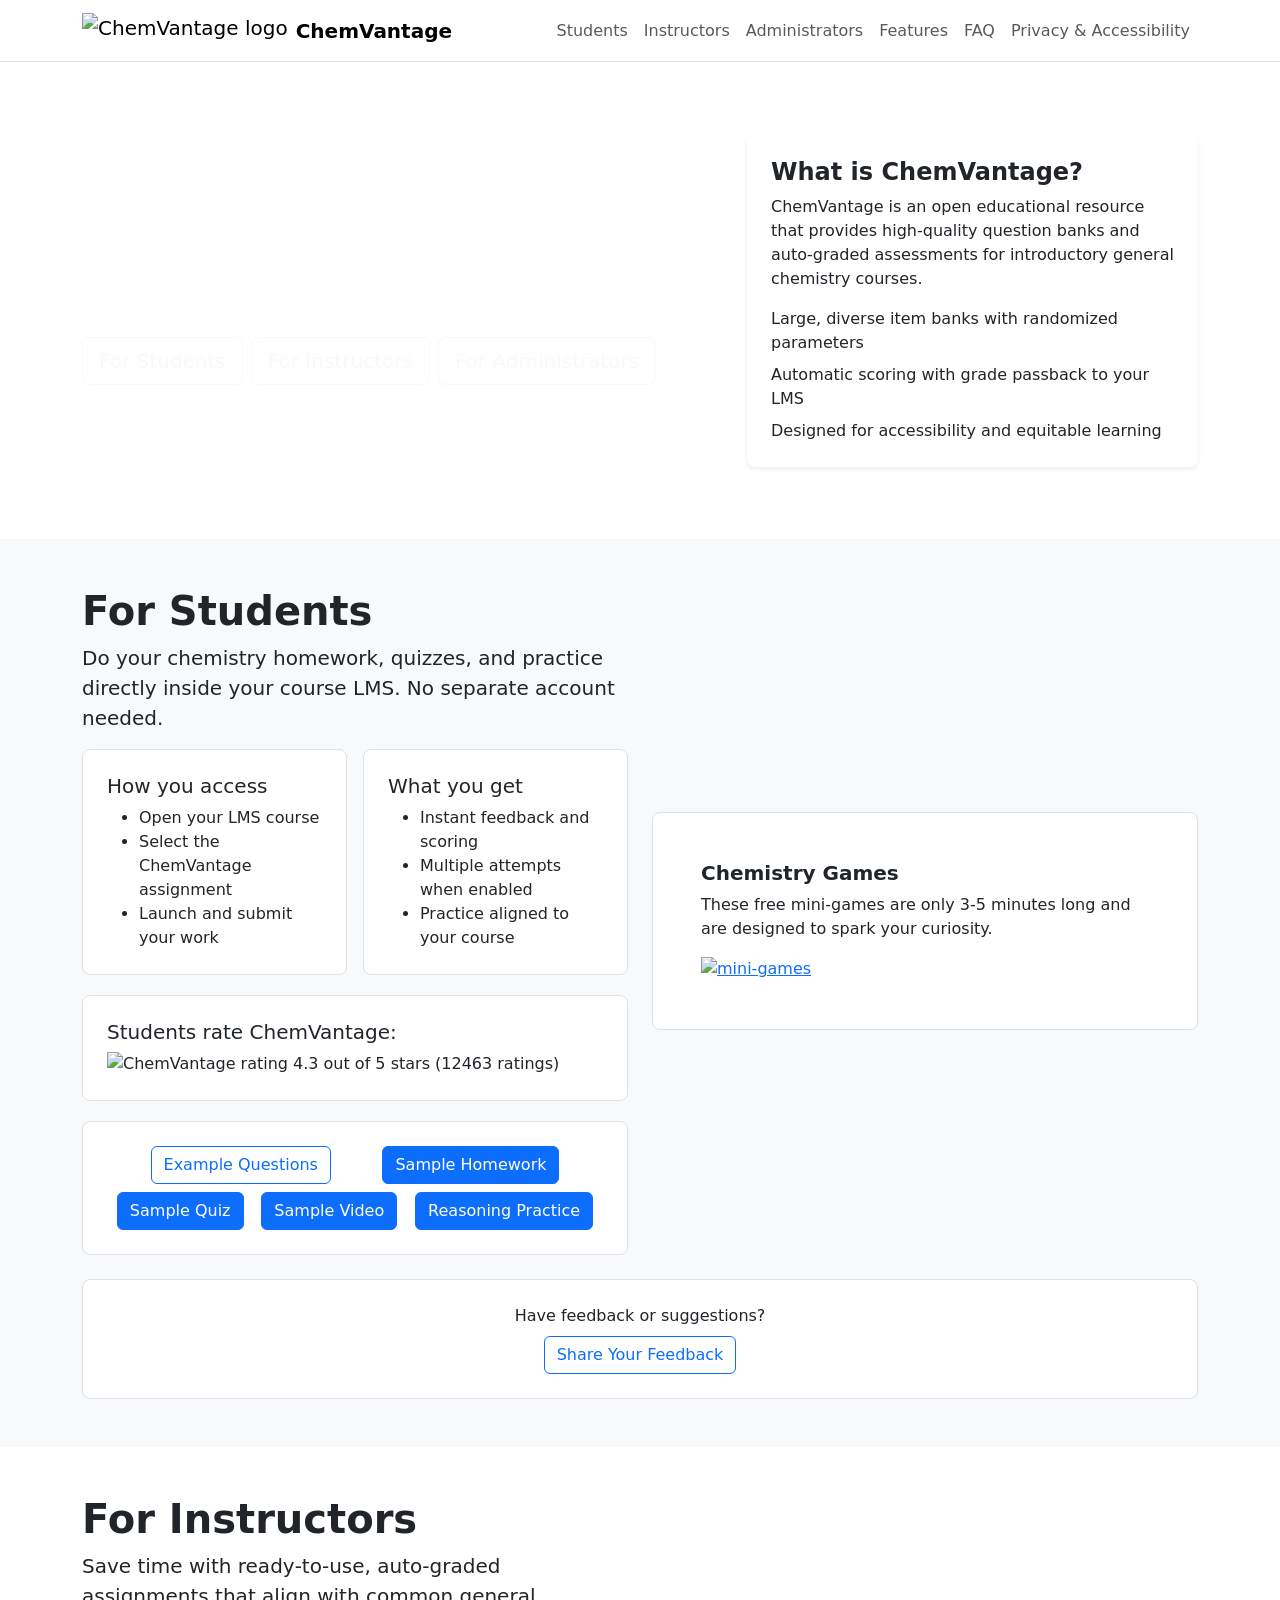
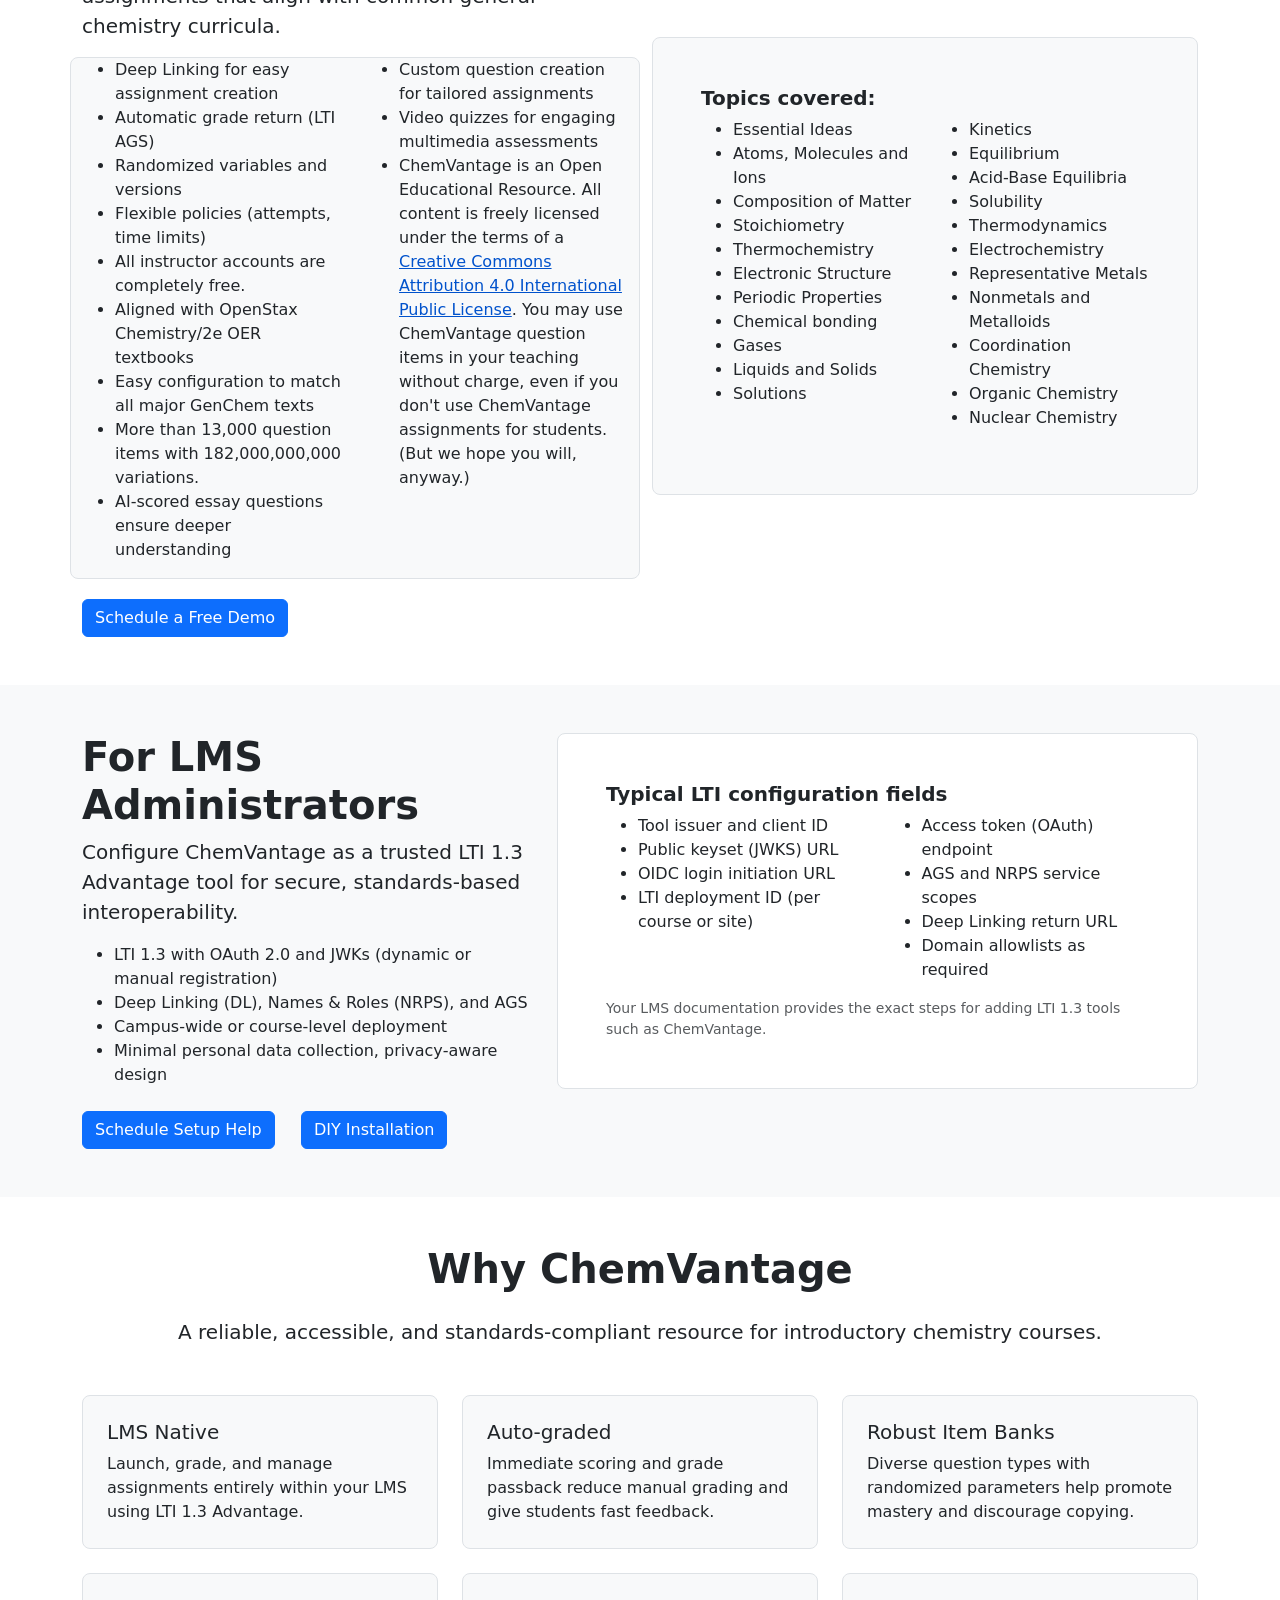
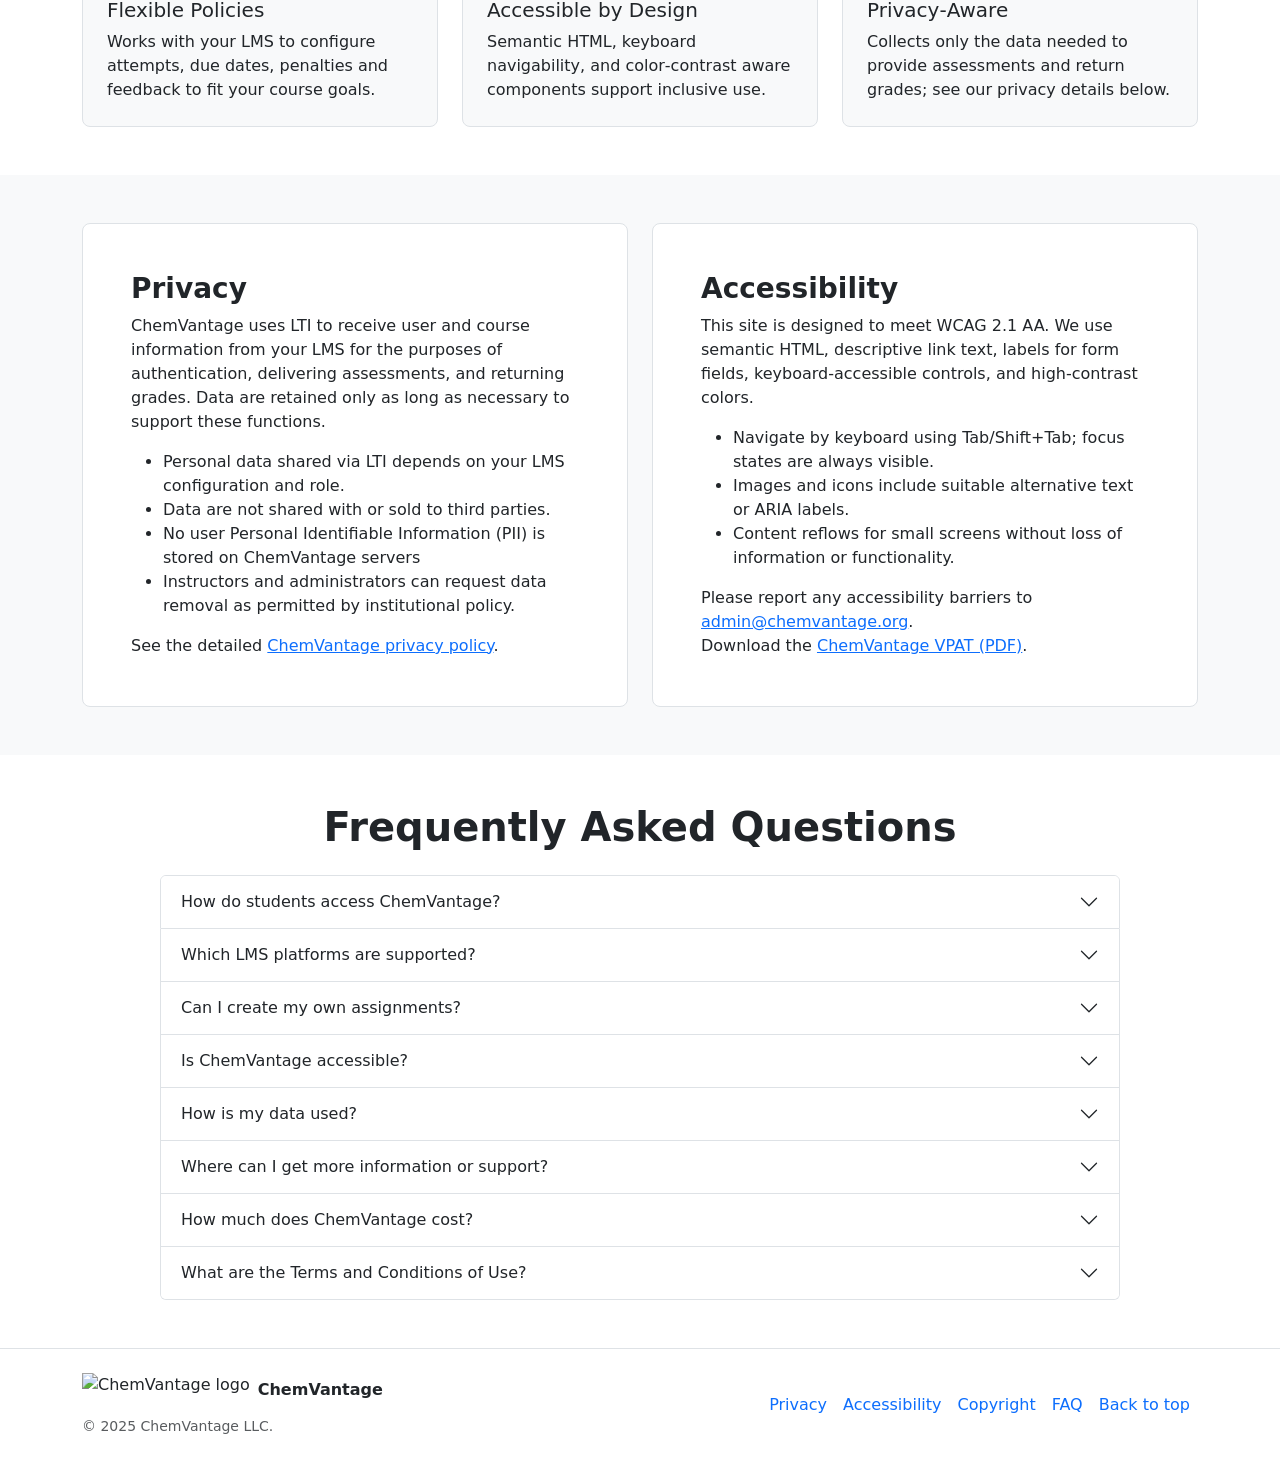
==== commit 60faba83: "Merge remote-tracking branch 'origin/standalone-reasoning-quiz' into dev-pr7-pr8-20260526" ====
--- a/src/main/webapp/index.html
+++ b/src/main/webapp/index.html
@@ -140,6 +140,7 @@
               <button class="btn btn-primary" id="launch-homework">Sample Homework</button> 
               <button class="btn btn-primary" id="launch-quiz">Sample Quiz</button> 
               <button class="btn btn-primary" id="launch-video">Sample Video</button>
+              <a class="btn btn-primary" href="/chemistry-reasoning/">Reasoning Practice</a>
             </div>
           </div>
           <div class="col-lg-6">
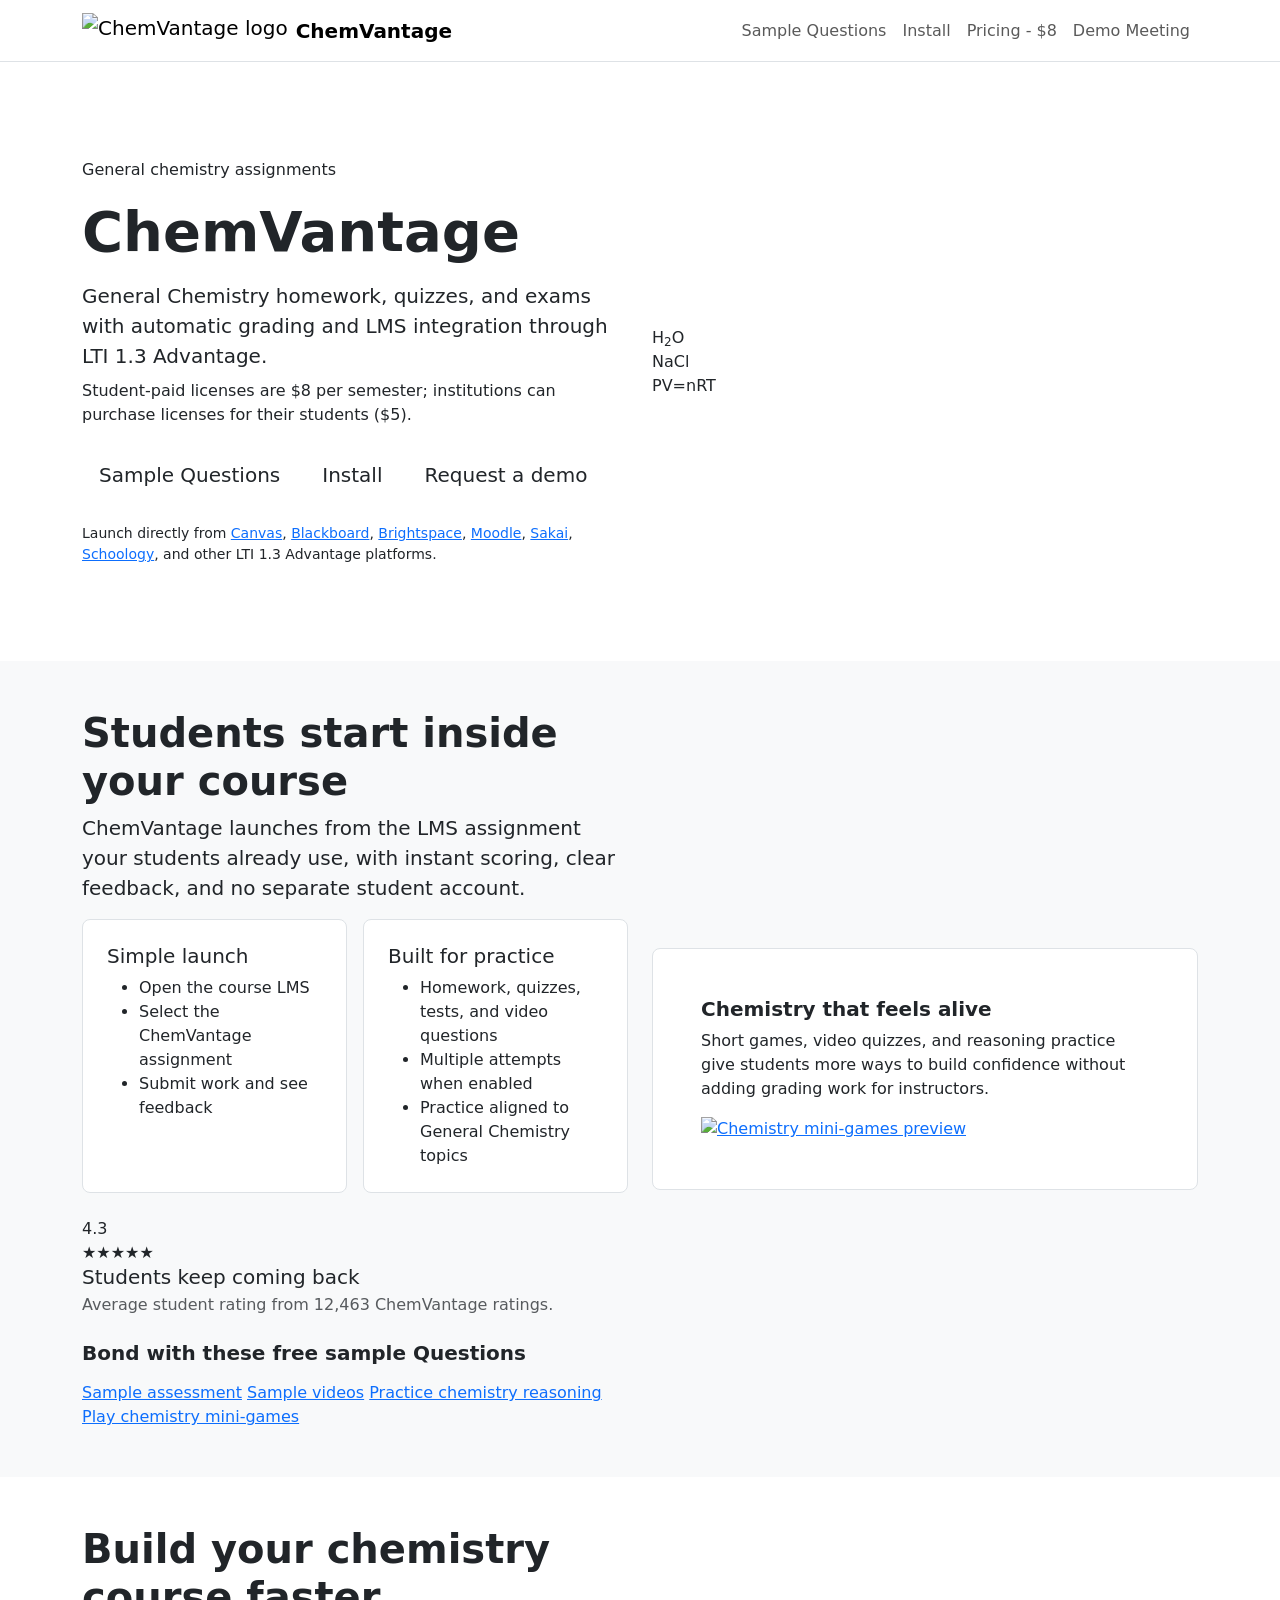
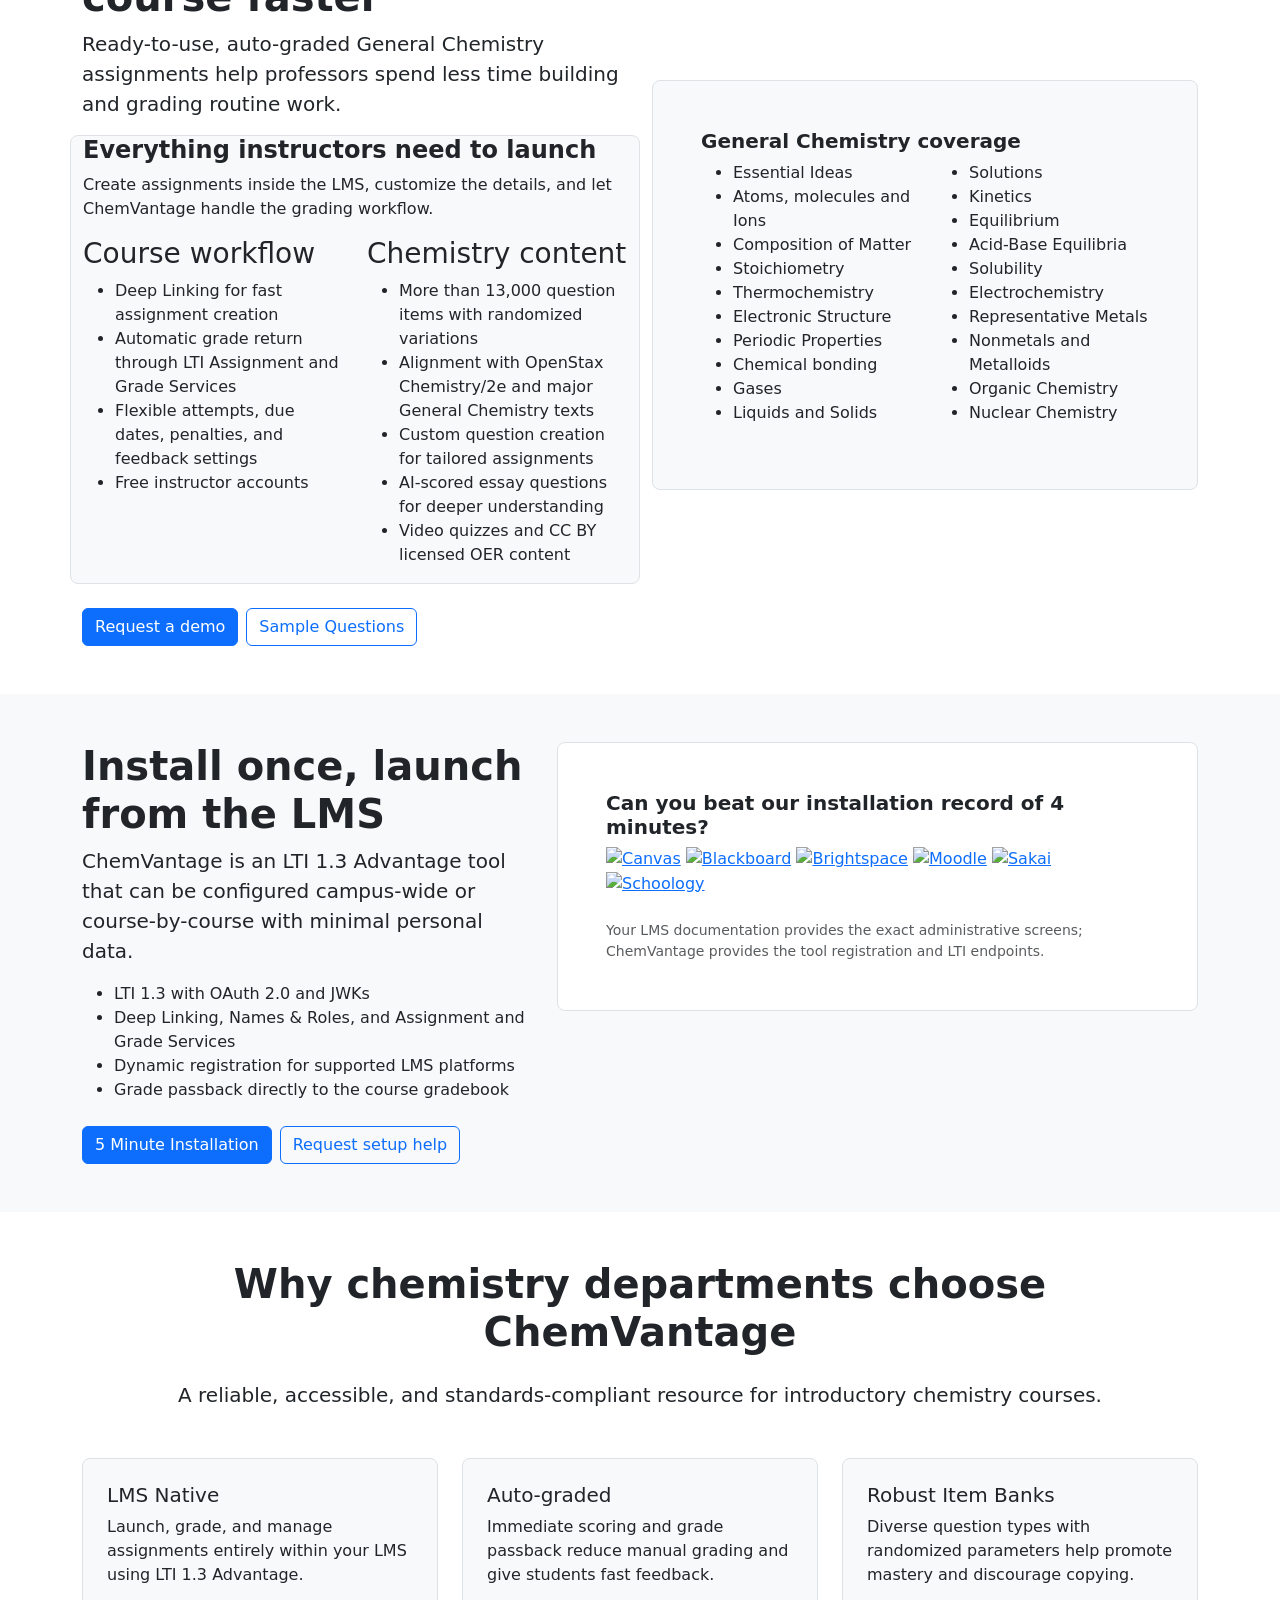
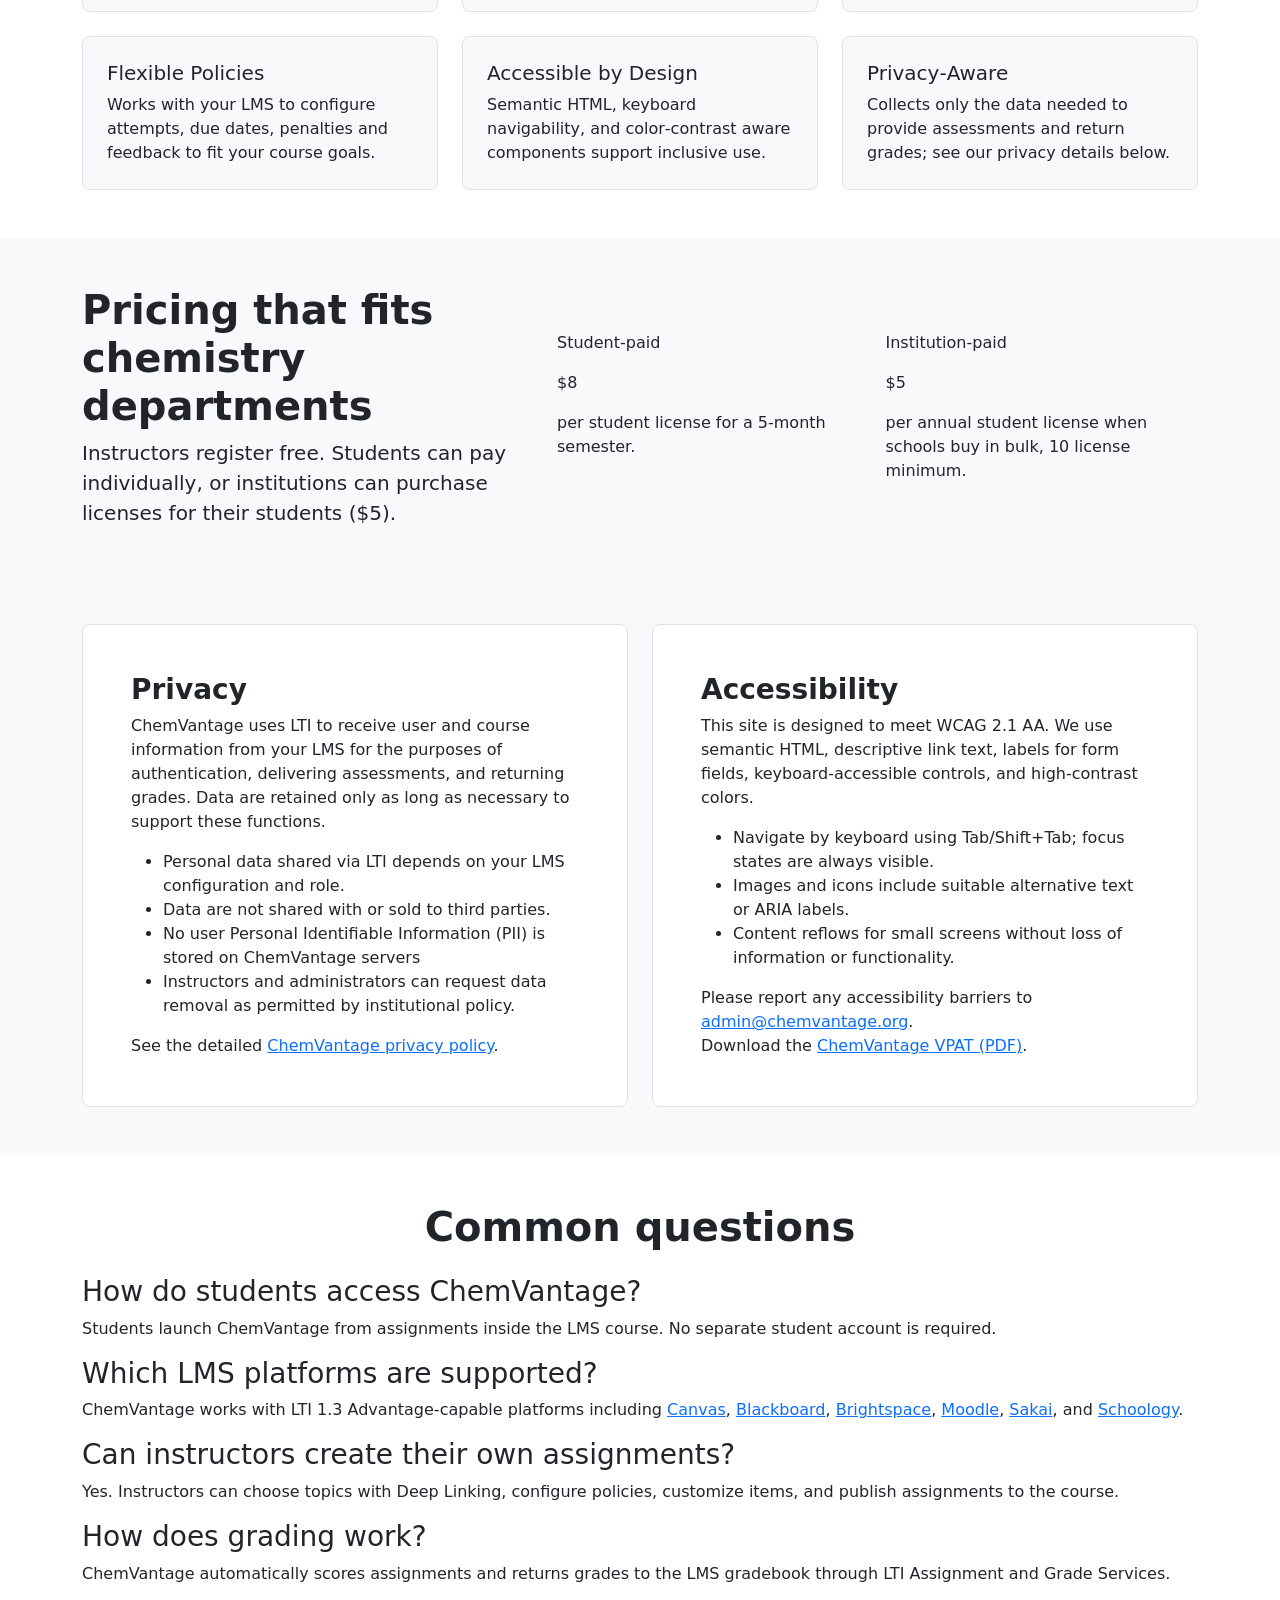
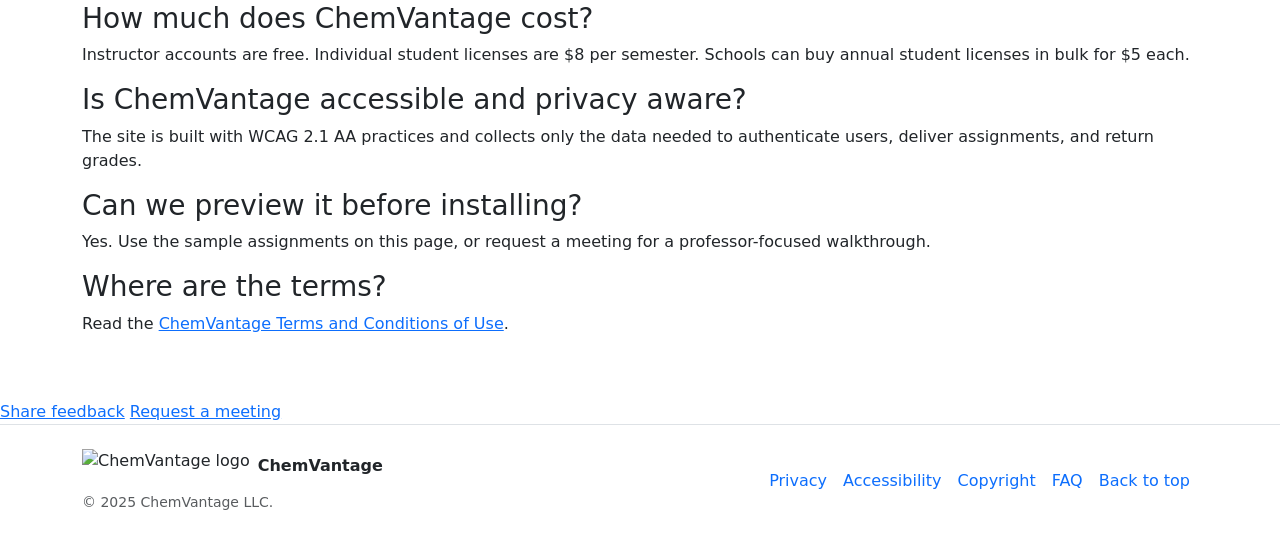
==== commit 93db4037: "Promote homepage and refresh public pages" ====
--- a/src/main/webapp/index.html
+++ b/src/main/webapp/index.html
@@ -37,8 +37,9 @@
   </script>
   <link rel="stylesheet" href="https://cdn.jsdelivr.net/npm/bootstrap@5.3.3/dist/css/bootstrap.min.css" integrity="sha384-QWTKZyjpPEjISv5WaRU9OFeRpok6YctnYmDr5pNlyT2bRjXh0JMhjY6hW+ALEwIH" crossorigin="anonymous">
   <link rel="stylesheet" href="/css/common.css">
+  <link rel="stylesheet" href="/css/homepage-geometric.css">
 </head>
-<body class="bg-white text-body">
+<body class="homepage-geometric bg-white text-body">
   <a href="#main-content" class="visually-hidden-focusable position-absolute start-0 top-0 m-2 p-2 bg-light rounded text-dark">Skip to main content</a>
 
   <header>
@@ -53,114 +54,129 @@
         </button>
         <div class="collapse navbar-collapse" id="primaryNav">
           <ul class="navbar-nav ms-auto mb-2 mb-lg-0">
-            <li class="nav-item"><a class="nav-link" href="#students">Students</a></li>
-            <li class="nav-item"><a class="nav-link" href="#instructors">Instructors</a></li>
-            <li class="nav-item"><a class="nav-link" href="#admins">Administrators</a></li>
-            <li class="nav-item"><a class="nav-link" href="#features">Features</a></li>
-            <li class="nav-item"><a class="nav-link" href="#faq">FAQ</a></li>
-            <li class="nav-item"><a class="nav-link" href="#privacy-accessibility">Privacy & Accessibility</a></li>
+            <li class="nav-item"><a class="nav-link" href="/example-questions">Sample Questions</a></li>
+            <li class="nav-item"><a class="nav-link" href="/install.html">Install</a></li>
+            <li class="nav-item"><a class="nav-link" href="#pricing">Pricing - $8</a></li>
+            <li class="nav-item"><a class="nav-link" href="https://calendly.com/chemvantage/install-chemvantage?r=0" target="_blank">Demo Meeting</a></li>
           </ul>
         </div>
       </div>
     </nav>
 
-    <section id="home" class="bg-gradient-primary text-white">
-      <div class="container py-5">
-        <div class="row align-items-center g-4 py-lg-4">
-          <div class="col-lg-7">
-            <h1 class="display-5 fw-semibold mb-3">ChemVantage</h1>
-            <p class="lead mb-4">Standards‑aligned homework, quizzes, and exams for General Chemistry with automatic grading and LMS integration using LTI 1.3 Advantage.</p>
-            <div class="d-flex flex-wrap gap-2">
-              <a href="#students" class="btn btn-outline-light btn-lg" role="button" aria-label="Information for students">For Students</a>
-              <a href="#instructors" class="btn btn-outline-light btn-lg" role="button" aria-label="Information for instructors">For Instructors</a>
-              <a href="#admins" class="btn btn-outline-light btn-lg" role="button" aria-label="Information for LMS administrators">For Administrators</a>
-            </div>
-            <p class="mt-4 mb-0 small">Access ChemVantage directly from your LMS course (Canvas, Blackboard, Brightspace, Moodle, Sakai, Schoology and others) via LTI 1.3 Advantage.</p>
-          </div>
-          <div class="col-lg-5">
-            <div class="bg-white text-dark rounded-3 shadow-sm p-4">
-              <h2 class="h4 fw-semibold">What is ChemVantage?</h2>
-              <p class="mb-3">ChemVantage is an open educational resource that provides high‑quality question banks and auto‑graded assessments for introductory general chemistry courses.</p>
-              <ul class="list-unstyled mb-0">
-                <li class="d-flex align-items-start mb-2">
-                  <span class="icon-bullet flex-shrink-0 mt-1" aria-hidden="true"></span>
-                  <span>Large, diverse item banks with randomized parameters</span>
-                </li>
-                <li class="d-flex align-items-start mb-2">
-                  <span class="icon-bullet flex-shrink-0 mt-1" aria-hidden="true"></span>
-                  <span>Automatic scoring with grade passback to your LMS</span>
-                </li>
-                <li class="d-flex align-items-start">
-                  <span class="icon-bullet flex-shrink-0 mt-1" aria-hidden="true"></span>
-                  <span>Designed for accessibility and equitable learning</span>
-                </li>
-              </ul>
-            </div>
-          </div>
-        </div>
-      </div>
-    </section>
-  </header>
+    <section id="home" class="lab-hero">
+      <div class="lab-hero__layers" aria-hidden="true">
+        <span class="lab-shape lab-shape--cyan"></span>
+        <span class="lab-shape lab-shape--blue"></span>
+        <span class="lab-shape lab-shape--lime"></span>
+      </div>
+      <div class="container py-5 position-relative">
+        <div class="row align-items-center g-4 py-lg-5">
+          <div class="col-lg-6">
+            <div class="hero-copy">
+              <p class="hero-kicker">General chemistry assignments</p>
+              <h1 class="display-4 fw-semibold mb-3">ChemVantage</h1>
+              <p class="lead mb-2">General Chemistry homework, quizzes, and exams with automatic grading and LMS integration through LTI 1.3 Advantage.</p>
+              <p class="hero-price-line mb-4">Student-paid licenses are $8 per semester; institutions can purchase licenses for their students ($5).</p>
+              <div class="hero-actions d-flex flex-wrap gap-2">
+                <a href="/example-questions" class="btn btn-lg btn-hero-primary" role="button">Sample Questions</a>
+                <a href="/install.html" class="btn btn-lg btn-hero-secondary" role="button">Install</a>
+                <a href="https://calendly.com/chemvantage/install-chemvantage?r=0" target="_blank" class="btn btn-lg btn-hero-secondary" role="button">Request a demo</a>
+              </div>
+              <p class="mt-4 mb-0 small hero-support">Launch directly from <a class="lms-link" href="/install.html">Canvas</a>, <a class="lms-link" href="/install.html">Blackboard</a>, <a class="lms-link" href="/install.html">Brightspace</a>, <a class="lms-link" href="/install.html">Moodle</a>, <a class="lms-link" href="/install.html">Sakai</a>, <a class="lms-link" href="/install.html">Schoology</a>, and other LTI 1.3 Advantage platforms.</p>
+            </div>
+          </div>
+          <div class="col-lg-6">
+            <div class="lab-visual" role="img" aria-label="Layered chemistry illustration with separate laboratory glassware and molecule paths">
+              <div class="lab-visual__backdrop" aria-hidden="true"></div>
+              <div class="formula formula--one" aria-hidden="true">H<sub>2</sub>O</div>
+              <div class="formula formula--two" aria-hidden="true">NaCl</div>
+              <div class="formula formula--three" aria-hidden="true">PV=nRT</div>
+              <div class="molecule-track" aria-hidden="true">
+                <span></span><span></span><span></span><span></span><span></span>
+              </div>
+              <div class="glassware glassware--flask" aria-hidden="true">
+                <span class="glassware__neck"></span>
+                <span class="glassware__body"></span>
+                <span class="glassware__liquid"></span>
+              </div>
+              <div class="glassware glassware--beaker" aria-hidden="true">
+                <span class="glassware__rim"></span>
+                <span class="glassware__body"></span>
+                <span class="glassware__liquid"></span>
+              </div>
+              <div class="glassware glassware--tube" aria-hidden="true">
+                <span class="glassware__body"></span>
+                <span class="glassware__liquid"></span>
+              </div>
+              <div class="lab-visual__bench" aria-hidden="true"></div>
+            </div>
+          </div>
+        </div>
+      </div>
+    </section>
+</header>
 
   <main id="main-content">
     <section id="students" class="py-5 bg-light">
       <div class="container">
         <div class="row g-4 align-items-center">
           <div class="col-lg-6">
-            <h2 class="section-heading h1 fw-semibold">For Students</h2>
-            <p class="lead">Do your chemistry homework, quizzes, and practice directly inside your course LMS. No separate account needed.</p>
+            <h2 class="section-heading h1 fw-semibold">Students start inside your course</h2>
+            <p class="lead">ChemVantage launches from the LMS assignment your students already use, with instant scoring, clear feedback, and no separate student account.</p>
             <div class="row g-3">
               <div class="col-md-6">
                 <div class="h-100 p-4 bg-white border rounded-3">
-                  <h3 class="h5">How you access</h3>
+                  <h3 class="h5">Simple launch</h3>
                   <ul class="mb-0">
-                    <li>Open your LMS course</li>
+                    <li>Open the course LMS</li>
                     <li>Select the ChemVantage assignment</li>
-                    <li>Launch and submit your work</li>
+                    <li>Submit work and see feedback</li>
                   </ul>
                 </div>
               </div>
               <div class="col-md-6">
                 <div class="h-100 p-4 bg-white border rounded-3">
-                  <h3 class="h5">What you get</h3>
+                  <h3 class="h5">Built for practice</h3>
                   <ul class="mb-0">
-                    <li>Instant feedback and scoring</li>
+                    <li>Homework, quizzes, tests, and video questions</li>
                     <li>Multiple attempts when enabled</li>
-                    <li>Practice aligned to your course</li>
+                    <li>Practice aligned to General Chemistry topics</li>
                   </ul>
                 </div>
               </div>
             </div>
-            <div class="p-4 bg-white border rounded-3 h-100" style="margin-top:20px;">
-              <h3 class="h5">Students rate ChemVantage:</h3>
-              <img src="https://images.chemvantage.org/marketing/5stars.png" alt="ChemVantage rating" />&nbsp;4.3 out of 5 stars (12463 ratings)<br/>
-            </div>
-            <div class="p-4 bg-white border rounded-3 h-100 d-flex flex-wrap gap-2" style="margin-top:20px;justify-content:space-evenly;">
-              <a class="btn btn-outline-primary" href="/example-questions">Example Questions</a>
-              <button class="btn btn-primary" id="launch-homework">Sample Homework</button> 
-              <button class="btn btn-primary" id="launch-quiz">Sample Quiz</button> 
-              <button class="btn btn-primary" id="launch-video">Sample Video</button>
-              <a class="btn btn-primary" href="/chemistry-reasoning/">Reasoning Practice</a>
-            </div>
-          </div>
-          <div class="col-lg-6">
-            <div class="p-4 p-lg-5 bg-white border rounded-3 h-100">
-              <h3 class="h5 fw-semibold">Chemistry Games</h3>
-              <p>These free mini-games are only 3-5 minutes long and are designed to spark your curiosity.</p>
-              <a href="https://richkingsford.github.io/chemistry-games-cucumber/" target=_blank>
-                <img width=400px height=400px src="https://images.chemvantage.org/games.png" alt="mini-games" />
+            <div class="rating-card mt-4">
+              <div class="rating-card__mark" aria-label="Students rate ChemVantage 4.3 out of 5 stars">
+                <div><span class="rating-card__score">4.3</span></div>
+                <div class="rating-stars" aria-hidden="true">&#9733;&#9733;&#9733;&#9733;&#9733;</div>
+              </div>
+              <div>
+                <h3 class="h5 mb-1">Students keep coming back</h3>
+                <p class="mb-0 text-muted">Average student rating from 12,463 ChemVantage ratings.</p>
+              </div>
+            </div>
+            <div id="samples" class="sample-panel mt-4">
+              <h3 class="h5 fw-semibold mb-3">Bond with these free sample Questions</h3>
+              <div class="sample-actions">
+                <a class="sample-action sample-action--primary" href="/example-questions">Sample assessment</a>
+                <a class="sample-action" href="/examples?launch=%2FVideoQuiz">Sample videos</a>
+                <a class="sample-action" href="/chemistry-reasoning/">Practice chemistry reasoning</a>
+                <a class="sample-action" href="https://richkingsford.github.io/chemistry-games-cucumber/" target="_blank">Play chemistry mini-games</a>
+              </div>
+            </div>
+          </div>
+          <div class="col-lg-6">
+            <div class="alive-card p-4 p-lg-5 bg-white border rounded-3 h-100">
+              <div class="alive-card__copy">
+                <h3 class="h5 fw-semibold">Chemistry that feels alive</h3>
+                <p>Short games, video quizzes, and reasoning practice give students more ways to build confidence without adding grading work for instructors.</p>
+              </div>
+              <a class="alive-card__media" href="https://richkingsford.github.io/chemistry-games-cucumber/" target="_blank">
+                <img width="400" height="400" src="https://images.chemvantage.org/games.png" alt="Chemistry mini-games preview" />
               </a>
             </div>
           </div>
         </div>
-        <div class="row mt-4">
-          <div class="col-12">
-            <div class="p-4 bg-white border rounded-3 text-center">
-              <p class="mb-2">Have feedback or suggestions?</p>
-              <a href="/Feedback" class="btn btn-outline-primary" aria-label="Share feedback">Share Your Feedback</a>
-            </div>
-          </div>
-        </div>
       </div>
     </section>
 
@@ -168,43 +184,46 @@
       <div class="container">
         <div class="row g-4 align-items-center">
           <div class="col-lg-6">
-            <h2 class="section-heading h1 fw-semibold">For Instructors</h2>
-            <p class="lead">Save time with ready‑to‑use, auto‑graded assignments that align with common general chemistry curricula.</p>
-            <div class="row border rounded-3 bg-light">
+            <h2 class="section-heading h1 fw-semibold">Build your chemistry course faster</h2>
+            <p class="lead">Ready-to-use, auto-graded General Chemistry assignments help professors spend less time building and grading routine work.</p>
+            <div class="row border rounded-3 bg-light instructor-highlights">
+              <div class="col-12">
+                <h2 class="instructor-highlights__title h4 fw-semibold">Everything instructors need to launch</h2>
+                <p class="instructor-highlights__intro">Create assignments inside the LMS, customize the details, and let ChemVantage handle the grading workflow.</p>
+              </div>
               <div class="col-md-6">
-                <ul class="mb-3">
-                  <li>Deep Linking for easy assignment creation</li>
-                  <li>Automatic grade return (LTI AGS)</li>
-                  <li>Randomized variables and versions</li>
-                  <li>Flexible policies (attempts, time limits)</li>
-                  <li>All instructor accounts are completely free.</li>
-                  <li>Aligned with OpenStax Chemistry/2e OER textbooks</li>
-                  <li>Easy configuration to match all major GenChem texts</li>
-                  <li>More than 13,000 question items with 182,000,000,000 variations.</li>
-                  <li>AI-scored essay questions ensure deeper understanding</li>
+                <h3 class="instructor-highlights__label">Course workflow</h3>
+                <ul class="instructor-highlights__list">
+                  <li>Deep Linking for fast assignment creation</li>
+                  <li>Automatic grade return through LTI Assignment and Grade Services</li>
+                  <li>Flexible attempts, due dates, penalties, and feedback settings</li>
+                  <li>Free instructor accounts</li>
                 </ul>
               </div>
               <div class="col-md-6">
-                <ul class="mb-3">
+                <h3 class="instructor-highlights__label">Chemistry content</h3>
+                <ul class="instructor-highlights__list">
+                  <li>More than 13,000 question items with randomized variations</li>
+                  <li>Alignment with OpenStax Chemistry/2e and major General Chemistry texts</li>
                   <li>Custom question creation for tailored assignments</li>
-                  <li>Video quizzes for engaging multimedia assessments</li>
-                  <li>ChemVantage is an Open Educational Resource. All content is freely licensed under the terms of a <a href="https://creativecommons.org/licenses/by/4.0/" target="_blank" aria-label="Opens new tab" style="color: #0052cc;">Creative Commons Attribution 4.0 International Public License</a>.
-                    You may use ChemVantage question items in your teaching without charge, even if you don't use ChemVantage assignments for students. (But we hope you will, anyway.)</li>
+                  <li>AI-scored essay questions for deeper understanding</li>
+                  <li>Video quizzes and CC BY licensed OER content</li>
                 </ul>
               </div>
             </div>
-            <div class="d-flex flex-wrap gap-2" style="padding-top:20px">
-              <a href="https://calendly.com/chemvantage/install-chemvantage?r=0" target="_blank" class="btn btn-primary">Schedule a Free Demo</a>
-            </div>
-          </div>
-          <div class="col-lg-6">
-            <div class="p-4 p-lg-5 bg-light border rounded-3 h-100">
-              <h3 class="h5 fw-semibold">Topics covered:</h3>
+            <div class="d-flex flex-wrap gap-2 pt-4">
+              <a href="https://calendly.com/chemvantage/install-chemvantage?r=0" target="_blank" class="btn btn-primary">Request a demo</a>
+              <a href="/example-questions" class="btn btn-outline-primary">Sample Questions</a>
+            </div>
+          </div>
+          <div class="col-lg-6">
+            <div class="coverage-card p-4 p-lg-5 bg-light border rounded-3 h-100">
+              <h3 class="h5 fw-semibold">General Chemistry coverage</h3>
               <div class="row">
                 <div class="col-6">
                   <ul class="mb-3">
                     <li>Essential Ideas</li>
-                    <li>Atoms, Molecules and Ions</li>
+                    <li>Atoms, molecules and Ions</li>
                     <li>Composition of Matter</li>
                     <li>Stoichiometry</li>
                     <li>Thermochemistry</li>
@@ -213,20 +232,18 @@
                     <li>Chemical bonding</li>
                     <li>Gases</li>
                     <li>Liquids and Solids</li>
-                    <li>Solutions</li>
                   </ul>
                 </div>
                 <div class="col-6">
                   <ul class="mb-3">
+                    <li>Solutions</li>
                     <li>Kinetics</li>
                     <li>Equilibrium</li>
                     <li>Acid-Base Equilibria</li>
                     <li>Solubility</li>
-                    <li>Thermodynamics</li>
                     <li>Electrochemistry</li>
                     <li>Representative Metals</li>
                     <li>Nonmetals and Metalloids</li>
-                    <li>Coordination Chemistry</li>
                     <li>Organic Chemistry</li>
                     <li>Nuclear Chemistry</li>
                  </ul>
@@ -234,23 +251,6 @@
               </div>
             </div>
           </div>
-          <!--
-          <div class="col-lg-6">
-            <div class="p-4 p-lg-5 bg-light border rounded-3 h-100">
-              <h3 class="h5 fw-semibold">Add ChemVantage to your course</h3>
-              <ol class="mb-4">
-                <li>Ask your LMS administrator to enable the ChemVantage LTI 1.3 tool for your institution.</li>
-                <li>In your course, create an assignment in ChemVantage as an External Tool using Deep Linking.</li>
-                <li>Select the desired assignment type and publish.</li>
-                <li>When the assignment launches, set policies and select question items from the Instructor Page.</li>
-              </ol>
-              <div class="alert alert-info mb-0" role="status" aria-live="polite">
-                ChemVantage supports LTI 1.3 Advantage services: Deep Linking, Assignment and Grade Services, and Names and Role Provisioning.
-              </div>
-            </div>
-          </div>
-          -->
-          
         </div>
       </div>
     </section>
@@ -259,42 +259,31 @@
       <div class="container">
         <div class="row g-4">
           <div class="col-lg-5">
-            <h2 class="h1 fw-semibold">For LMS Administrators</h2>
-            <p class="lead">Configure ChemVantage as a trusted LTI 1.3 Advantage tool for secure, standards‑based interoperability.</p>
+            <h2 class="h1 fw-semibold">Install once, launch from the LMS</h2>
+            <p class="lead">ChemVantage is an LTI 1.3 Advantage tool that can be configured campus-wide or course-by-course with minimal personal data.</p>
             <ul class="mb-4">
-              <li>LTI 1.3 with OAuth 2.0 and JWKs (dynamic or manual registration)</li>
-              <li>Deep Linking (DL), Names & Roles (NRPS), and AGS</li>
-              <li>Campus‑wide or course‑level deployment</li>
-              <li>Minimal personal data collection, privacy‑aware design</li>
+              <li>LTI 1.3 with OAuth 2.0 and JWKs</li>
+              <li>Deep Linking, Names & Roles, and Assignment and Grade Services</li>
+              <li>Dynamic registration for supported LMS platforms</li>
+              <li>Grade passback directly to the course gradebook</li>
             </ul>
             <div class="d-flex flex-wrap gap-2">
-              <a href="https://calendly.com/chemvantage/install-chemvantage?r=1" target="_blank" class="btn btn-primary">Schedule Setup Help</a>
-              &nbsp;&nbsp;
-              <a class="btn btn-primary" href="/install.html" aria-label="Installation instructions">DIY Installation</a>
+              <a href="/install.html" class="btn btn-primary" aria-label="Installation instructions">5 Minute Installation</a>
+              <a href="https://calendly.com/chemvantage/install-chemvantage?r=1" target="_blank" class="btn btn-outline-primary">Request setup help</a>
             </div>
           </div>
           <div class="col-lg-7">
             <div class="p-4 p-lg-5 bg-white border rounded-3">
-              <h3 class="h5 fw-semibold">Typical LTI configuration fields</h3>
-              <div class="row">
-                <div class="col-md-6">
-                  <ul>
-                    <li>Tool issuer and client ID</li>
-                    <li>Public keyset (JWKS) URL</li>
-                    <li>OIDC login initiation URL</li>
-                    <li>LTI deployment ID (per course or site)</li>
-                  </ul>
-                </div>
-                <div class="col-md-6">
-                  <ul>
-                    <li>Access token (OAuth) endpoint</li>
-                    <li>AGS and NRPS service scopes</li>
-                    <li>Deep Linking return URL</li>
-                    <li>Domain allowlists as required</li>
-                  </ul>
-                </div>
-              </div>
-              <p class="small text-muted mb-0">Your LMS documentation provides the exact steps for adding LTI 1.3 tools such as ChemVantage.</p>
+              <h3 class="h5 fw-semibold">Can you beat our installation record of 4 minutes?</h3>
+              <div class="lms-grid" aria-label="Installation links by LMS">
+                <a href="/install.html" aria-label="Installation instructions"><img class="lms-logo lms-logo--canvas" src="/lms/canvas.png" alt="Canvas"></a>
+                <a href="/install.html" aria-label="Installation instructions"><img class="lms-logo lms-logo--blackboard" src="/lms/blackboard.svg" alt="Blackboard"></a>
+                <a href="/install.html" aria-label="Installation instructions"><img class="lms-logo lms-logo--brightspace" src="/lms/brightspace.png" alt="Brightspace"></a>
+                <a href="/install.html" aria-label="Installation instructions"><img class="lms-logo lms-logo--moodle" src="/lms/moodle.svg" alt="Moodle"></a>
+                <a href="/install.html" aria-label="Installation instructions"><img class="lms-logo lms-logo--sakai" src="/lms/sakai.png" alt="Sakai"></a>
+                <a href="/install.html" aria-label="Installation instructions"><img class="lms-logo lms-logo--schoology" src="/lms/schoology.svg" alt="Schoology"></a>
+              </div>
+              <p class="small text-muted mt-4 mb-0">Your LMS documentation provides the exact administrative screens; ChemVantage provides the tool registration and LTI endpoints.</p>
             </div>
           </div>
         </div>
@@ -303,7 +292,7 @@
 
     <section id="features" class="py-5">
       <div class="container">
-        <h2 class="section-heading h1 fw-semibold text-center mb-4">Why ChemVantage</h2>
+        <h2 class="section-heading h1 fw-semibold text-center mb-4">Why chemistry departments choose ChemVantage</h2>
         <p class="lead text-center mx-auto mb-5">A reliable, accessible, and standards‑compliant resource for introductory chemistry courses.</p>
         <div class="row g-4">
           <div class="col-md-6 col-lg-4">
@@ -340,6 +329,35 @@
             <div class="h-100 p-4 bg-light border rounded-3">
               <h3 class="h5">Privacy‑Aware</h3>
               <p class="mb-0">Collects only the data needed to provide assessments and return grades; see our privacy details below.</p>
+            </div>
+          </div>
+        </div>
+      </div>
+    </section>
+
+    <section id="pricing" class="py-5 bg-light pricing-section">
+      <div class="container">
+        <div class="row g-4 align-items-center">
+          <div class="col-lg-5">
+            <h2 class="h1 fw-semibold">Pricing that fits chemistry departments</h2>
+            <p class="lead mb-0">Instructors register free. Students can pay individually, or institutions can purchase licenses for their students ($5).</p>
+          </div>
+          <div class="col-lg-7">
+            <div class="row g-3">
+              <div class="col-md-6">
+                <div class="price-card h-100">
+                  <p class="price-card__label">Student-paid</p>
+                  <p class="price-card__price">$8</p>
+                  <p class="mb-0">per student license for a 5-month semester.</p>
+                </div>
+              </div>
+              <div class="col-md-6">
+                <div class="price-card h-100 price-card--accent">
+                  <p class="price-card__label">Institution-paid</p>
+                  <p class="price-card__price">$5</p>
+                  <p class="mb-0">per annual student license when schools buy in bulk, 10 license minimum.</p>
+                </div>
+              </div>
             </div>
           </div>
         </div>
@@ -381,122 +399,51 @@
 
     <section id="faq" class="py-5">
       <div class="container">
-        <h2 class="section-heading h1 fw-semibold text-center mb-4">Frequently Asked Questions</h2>
-        <div class="accordion mx-auto" id="faqAccordion" style="max-width: 960px;">
-          
-          <div class="accordion-item">
-            <h3 class="accordion-header" id="q1">
-              <button class="accordion-button collapsed" type="button" data-bs-toggle="collapse" data-bs-target="#a1" aria-expanded="false" aria-controls="a1">
-                How do students access ChemVantage?
-              </button>
-            </h3>
-            <div id="a1" class="accordion-collapse collapse" aria-labelledby="q1" data-bs-parent="#faqAccordion">
-              <div class="accordion-body">
-                Students access ChemVantage from links inside their LMS course. Launch the ChemVantage assignment and follow the prompts. No separate account is required.
-              </div>
-            </div>
-          </div>
-
-          <div class="accordion-item">
-            <h3 class="accordion-header" id="q2">
-              <button class="accordion-button collapsed" type="button" data-bs-toggle="collapse" data-bs-target="#a2" aria-expanded="false" aria-controls="a2">
-                Which LMS platforms are supported?
-              </button>
-            </h3>
-            <div id="a2" class="accordion-collapse collapse" aria-labelledby="q2" data-bs-parent="#faqAccordion">
-              <div class="accordion-body">
-                ChemVantage works with LTI 1.3 Advantage‑capable LMS platforms including Canvas, Blackboard, Brightspace (D2L), Moodle, and Sakai. Consult your LMS documentation for adding external tools.
-              </div>
-            </div>
-          </div>
-
-          <div class="accordion-item">
-            <h3 class="accordion-header" id="q3">
-              <button class="accordion-button collapsed" type="button" data-bs-toggle="collapse" data-bs-target="#a3" aria-expanded="false" aria-controls="a3">
-                Can I create my own assignments?
-              </button>
-            </h3>
-            <div id="a3" class="accordion-collapse collapse" aria-labelledby="q3" data-bs-parent="#faqAccordion">
-              <div class="accordion-body">
-                Yes. Instructors can choose topics via Deep Linking, configure assignment settings (attempts, due dates, penalties), and publish to the course. Grades return automatically to the LMS gradebook.
-              </div>
-            </div>
-          </div>
-
-          <div class="accordion-item">
-            <h3 class="accordion-header" id="q4">
-              <button class="accordion-button collapsed" type="button" data-bs-toggle="collapse" data-bs-target="#a4" aria-expanded="false" aria-controls="a4">
-                Is ChemVantage accessible?
-              </button>
-            </h3>
-            <div id="a4" class="accordion-collapse collapse" aria-labelledby="q4" data-bs-parent="#faqAccordion">
-              <div class="accordion-body">
-                ChemVantage content and this site follow WCAG 2.1 AA design practices including semantic structure, keyboard navigability, and sufficient color contrast. See Accessibility below for details and to report any barriers.
-              </div>
-            </div>
-          </div>
-
-          <div class="accordion-item">
-            <h3 class="accordion-header" id="q5">
-              <button class="accordion-button collapsed" type="button" data-bs-toggle="collapse" data-bs-target="#a5" aria-expanded="false" aria-controls="a5">
-                How is my data used?
-              </button>
-            </h3>
-            <div id="a5" class="accordion-collapse collapse" aria-labelledby="q5" data-bs-parent="#faqAccordion">
-              <div class="accordion-body">
-                ChemVantage collects only the information necessary to authenticate users via LTI, deliver assignments, and return scores to the LMS. See Privacy below for details.
-              </div>
-            </div>
-          </div>
-
-          <div class="accordion-item">
-            <h3 class="accordion-header" id="q6">
-              <button class="accordion-button collapsed" type="button" data-bs-toggle="collapse" data-bs-target="#a6" aria-expanded="false" aria-controls="a6">
-                Where can I get more information or support?
-              </button>
-            </h3>
-            <div id="a6" class="accordion-collapse collapse" aria-labelledby="q6" data-bs-parent="#faqAccordion">
-              <div class="accordion-body">
-                Contact us by email at <a href="mailto:admin@chemvantage.org" aria-label="Email link for help">admin@chemvantage.org</a> or <a href="https://calendly.com/chemvantage" target="_blank" aria-label="Link to Calendly to schedule Zoom meeting">schedule a Zoom meeting with us</a>.
-              </div>
-            </div>
-          </div>
-
-		  <div class="accordion-item">
-            <h3 class="accordion-header" id="q7">
-              <button class="accordion-button collapsed" type="button" data-bs-toggle="collapse" data-bs-target="#a7" aria-expanded="false" aria-controls="a7">
-                How much does ChemVantage cost?
-              </button>
-            </h3>
-            <div id="a7" class="accordion-collapse collapse" aria-labelledby="q7" data-bs-parent="#faqAccordion">
-              <div class="accordion-body">
-                <ul>
-                  <li>Registration and instructor accounts are free</li>
-                  <li>Individual student licenses cost $8 USD per semester (5 months)</li>
-                  <li>Schools may purchase 1-year student licenses in bulk for $5 USD each (10 license minimum)</li>
-                </ul>
-              </div>
-            </div>
-          </div>
-		  
-		  <div class="accordion-item">
-            <h3 class="accordion-header" id="q8">
-              <button class="accordion-button collapsed" type="button" data-bs-toggle="collapse" data-bs-target="#a8" aria-expanded="false" aria-controls="a8">
-                What are the Terms and Conditions of Use?
-              </button>
-            </h3>
-            <div id="a8" class="accordion-collapse collapse" aria-labelledby="q8" data-bs-parent="#faqAccordion">
-              <div class="accordion-body">
-                See all the fine print at the <a href="/terms_and_conditions.html" target="_blank" aria-label="ChemVantage Terms and Conditions of Use">ChemVantage Terms and Condition of Use</a> page.
-              </div>
-            </div>
-          </div>
-		  
+        <h2 class="section-heading h1 fw-semibold text-center mb-4">Common questions</h2>
+        <div class="faq-grid mx-auto">
+          <article class="faq-card">
+            <h3>How do students access ChemVantage?</h3>
+            <p>Students launch ChemVantage from assignments inside the LMS course. No separate student account is required.</p>
+          </article>
+          <article class="faq-card">
+            <h3>Which LMS platforms are supported?</h3>
+            <p>ChemVantage works with LTI 1.3 Advantage-capable platforms including <a href="/install.html">Canvas</a>, <a href="/install.html">Blackboard</a>, <a href="/install.html">Brightspace</a>, <a href="/install.html">Moodle</a>, <a href="/install.html">Sakai</a>, and <a href="/install.html">Schoology</a>.</p>
+          </article>
+          <article class="faq-card">
+            <h3>Can instructors create their own assignments?</h3>
+            <p>Yes. Instructors can choose topics with Deep Linking, configure policies, customize items, and publish assignments to the course.</p>
+          </article>
+          <article class="faq-card">
+            <h3>How does grading work?</h3>
+            <p>ChemVantage automatically scores assignments and returns grades to the LMS gradebook through LTI Assignment and Grade Services.</p>
+          </article>
+          <article class="faq-card">
+            <h3>How much does ChemVantage cost?</h3>
+            <p>Instructor accounts are free. Individual student licenses are $8 per semester. Schools can buy annual student licenses in bulk for $5 each.</p>
+          </article>
+          <article class="faq-card">
+            <h3>Is ChemVantage accessible and privacy aware?</h3>
+            <p>The site is built with WCAG 2.1 AA practices and collects only the data needed to authenticate users, deliver assignments, and return grades.</p>
+          </article>
+          <article class="faq-card">
+            <h3>Can we preview it before installing?</h3>
+            <p>Yes. Use the sample assignments on this page, or request a meeting for a professor-focused walkthrough.</p>
+          </article>
+          <article class="faq-card">
+            <h3>Where are the terms?</h3>
+            <p>Read the <a href="/terms_and_conditions.html" target="_blank">ChemVantage Terms and Conditions of Use</a>.</p>
+          </article>
         </div>
       </div>
     </section>
 
   </main>
+
+
+  <div class="floating-actions" aria-label="Quick actions">
+    <a href="/Feedback">Share feedback</a>
+    <a href="https://calendly.com/chemvantage/install-chemvantage" target="_blank">Request a meeting</a>
+  </div>
 
   <footer class="border-top">
     <div class="container py-4">
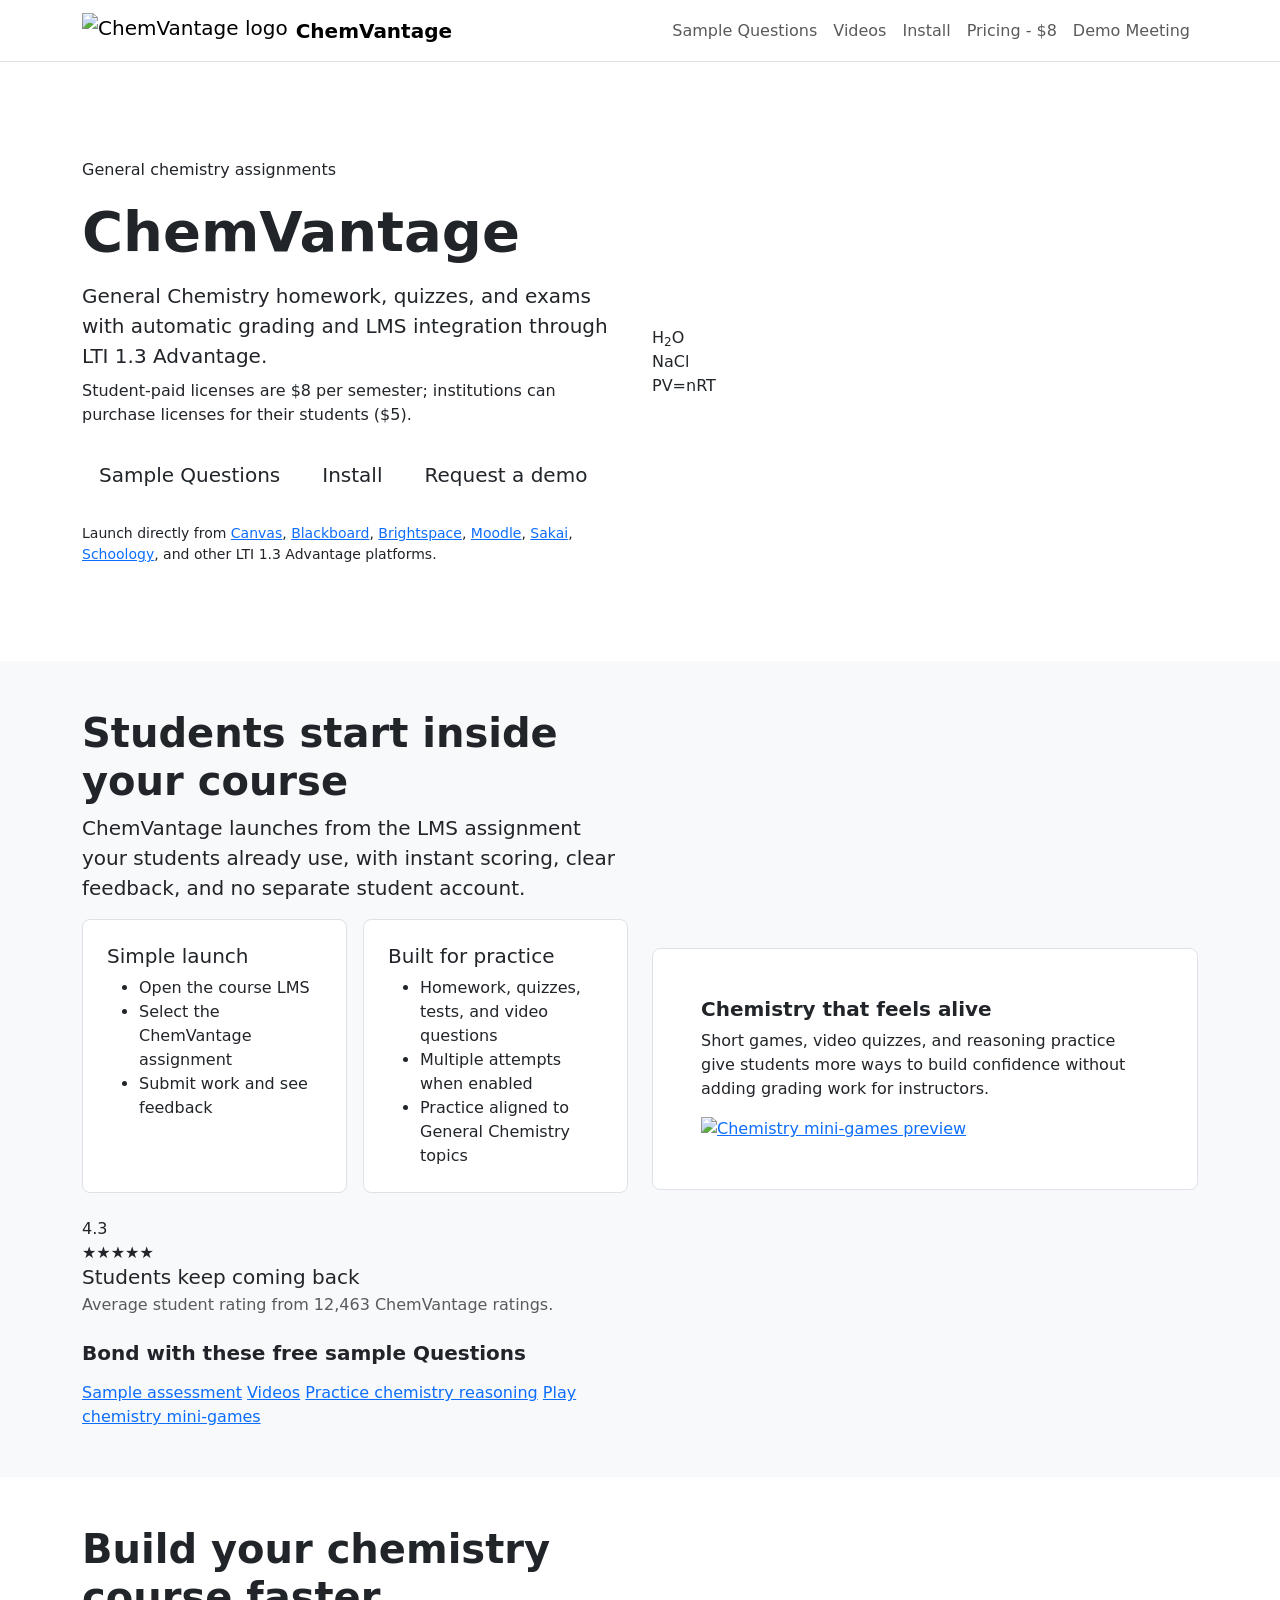
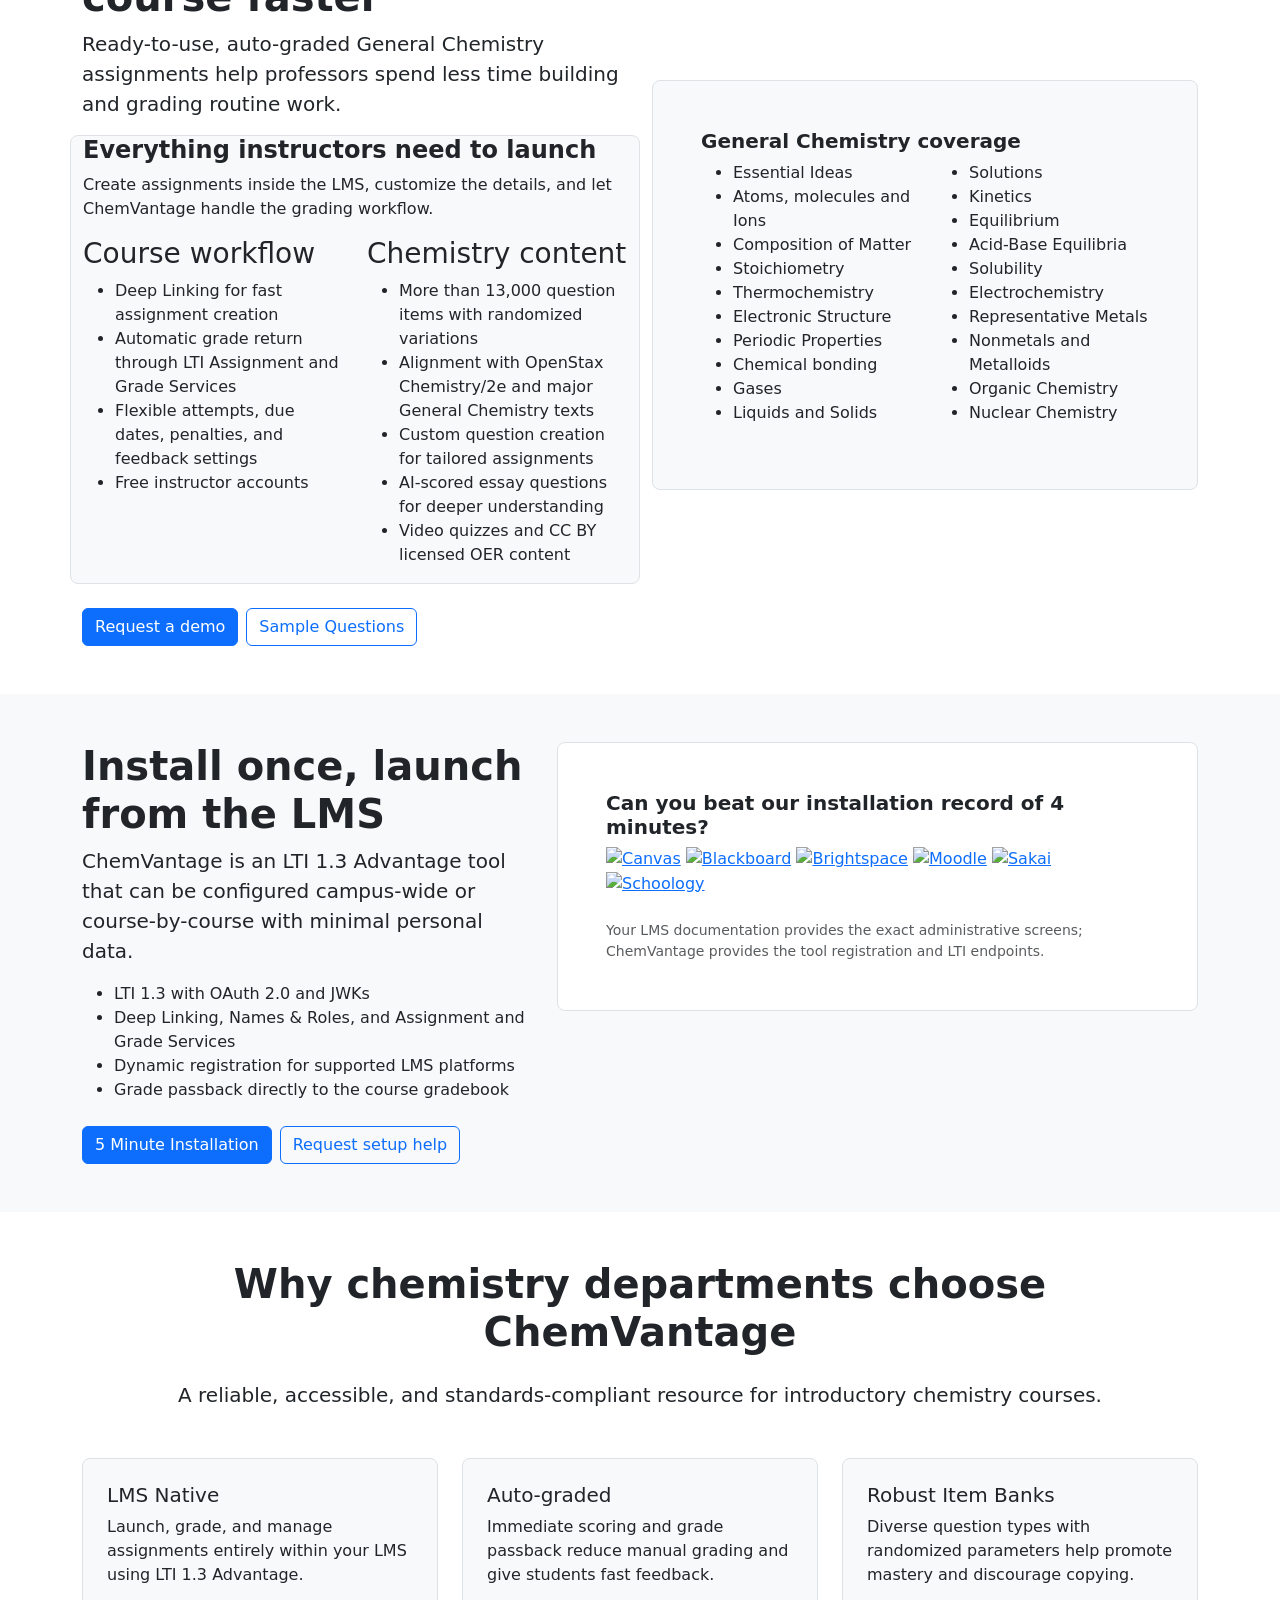
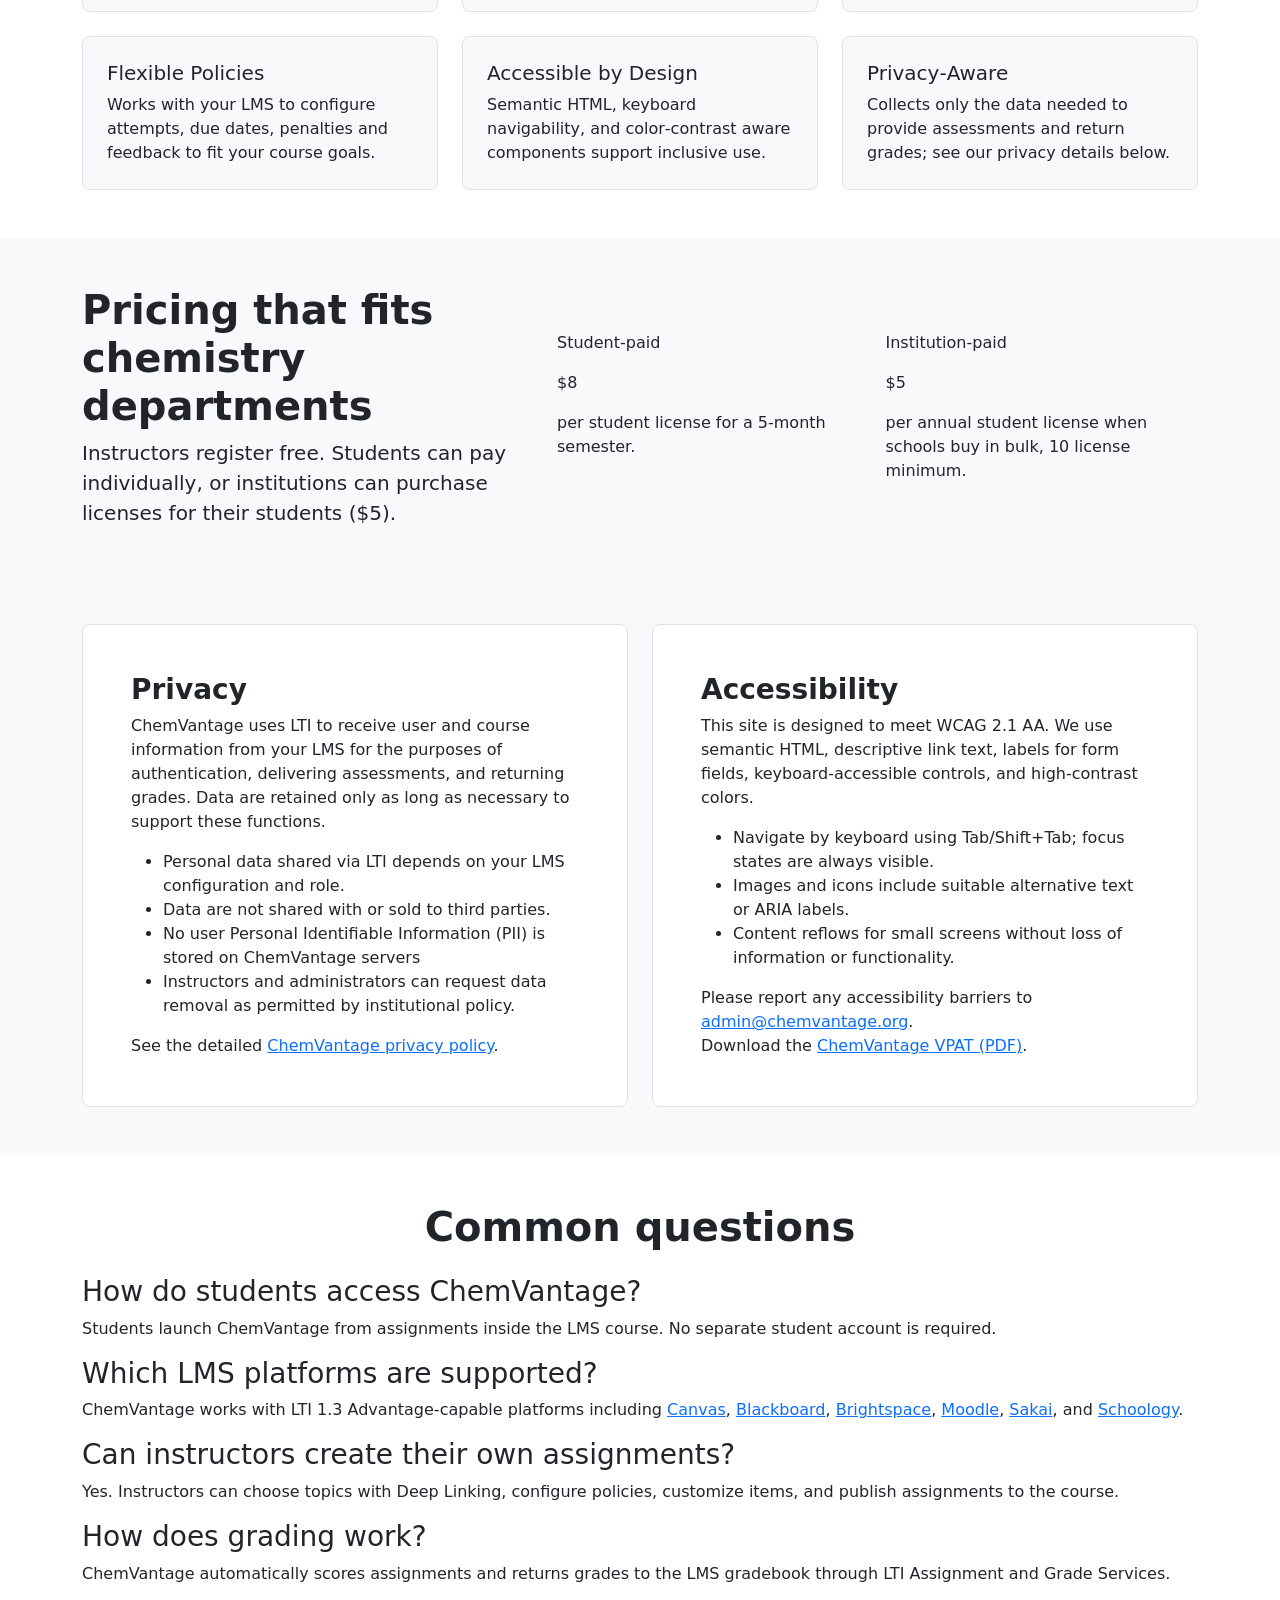
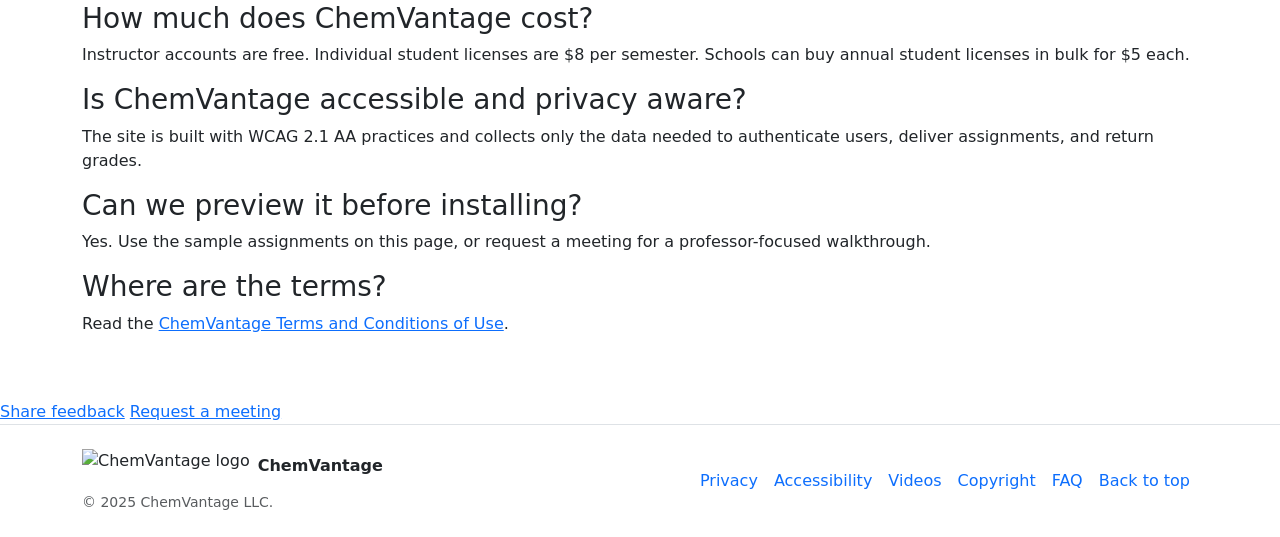
==== commit 5cf10f07: "Add videos page and analytics tracking" ====
--- a/src/main/webapp/index.html
+++ b/src/main/webapp/index.html
@@ -27,6 +27,7 @@
   
   <!-- Prevent dev site indexing -->
   <script src='/js/noindex-dev.js'></script>
+  <script src='/js/google-analytics.js?v=20260611'></script>
   
   <link rel="preconnect" href="https://fonts.googleapis.com" crossorigin>
   <link rel="preconnect" href="https://fonts.gstatic.com" crossorigin>
@@ -55,6 +56,7 @@
         <div class="collapse navbar-collapse" id="primaryNav">
           <ul class="navbar-nav ms-auto mb-2 mb-lg-0">
             <li class="nav-item"><a class="nav-link" href="/example-questions">Sample Questions</a></li>
+            <li class="nav-item"><a class="nav-link" href="/videos.html">Videos</a></li>
             <li class="nav-item"><a class="nav-link" href="/install.html">Install</a></li>
             <li class="nav-item"><a class="nav-link" href="#pricing">Pricing - $8</a></li>
             <li class="nav-item"><a class="nav-link" href="https://calendly.com/chemvantage/install-chemvantage?r=0" target="_blank">Demo Meeting</a></li>
@@ -159,7 +161,7 @@
               <h3 class="h5 fw-semibold mb-3">Bond with these free sample Questions</h3>
               <div class="sample-actions">
                 <a class="sample-action sample-action--primary" href="/example-questions">Sample assessment</a>
-                <a class="sample-action" href="/examples?launch=%2FVideoQuiz">Sample videos</a>
+                <a class="sample-action" href="/videos.html">Videos</a>
                 <a class="sample-action" href="/chemistry-reasoning/">Practice chemistry reasoning</a>
                 <a class="sample-action" href="https://richkingsford.github.io/chemistry-games-cucumber/" target="_blank">Play chemistry mini-games</a>
               </div>
@@ -460,6 +462,7 @@
             <ul class="nav justify-content-md-end">
               <li class="nav-item"><a class="nav-link px-2" href="#privacy-accessibility">Privacy</a></li>
               <li class="nav-item"><a class="nav-link px-2" href="#privacy-accessibility">Accessibility</a></li>
+              <li class="nav-item"><a class="nav-link px-2" href="/videos.html">Videos</a></li>
               <li class="nav-item"><a class="nav-link px-2" href="/copyright.html">Copyright</a></li>
               <li class="nav-item"><a class="nav-link px-2" href="#faq">FAQ</a></li>
               <li class="nav-item"><a class="nav-link px-2" href="#home">Back to top</a></li>
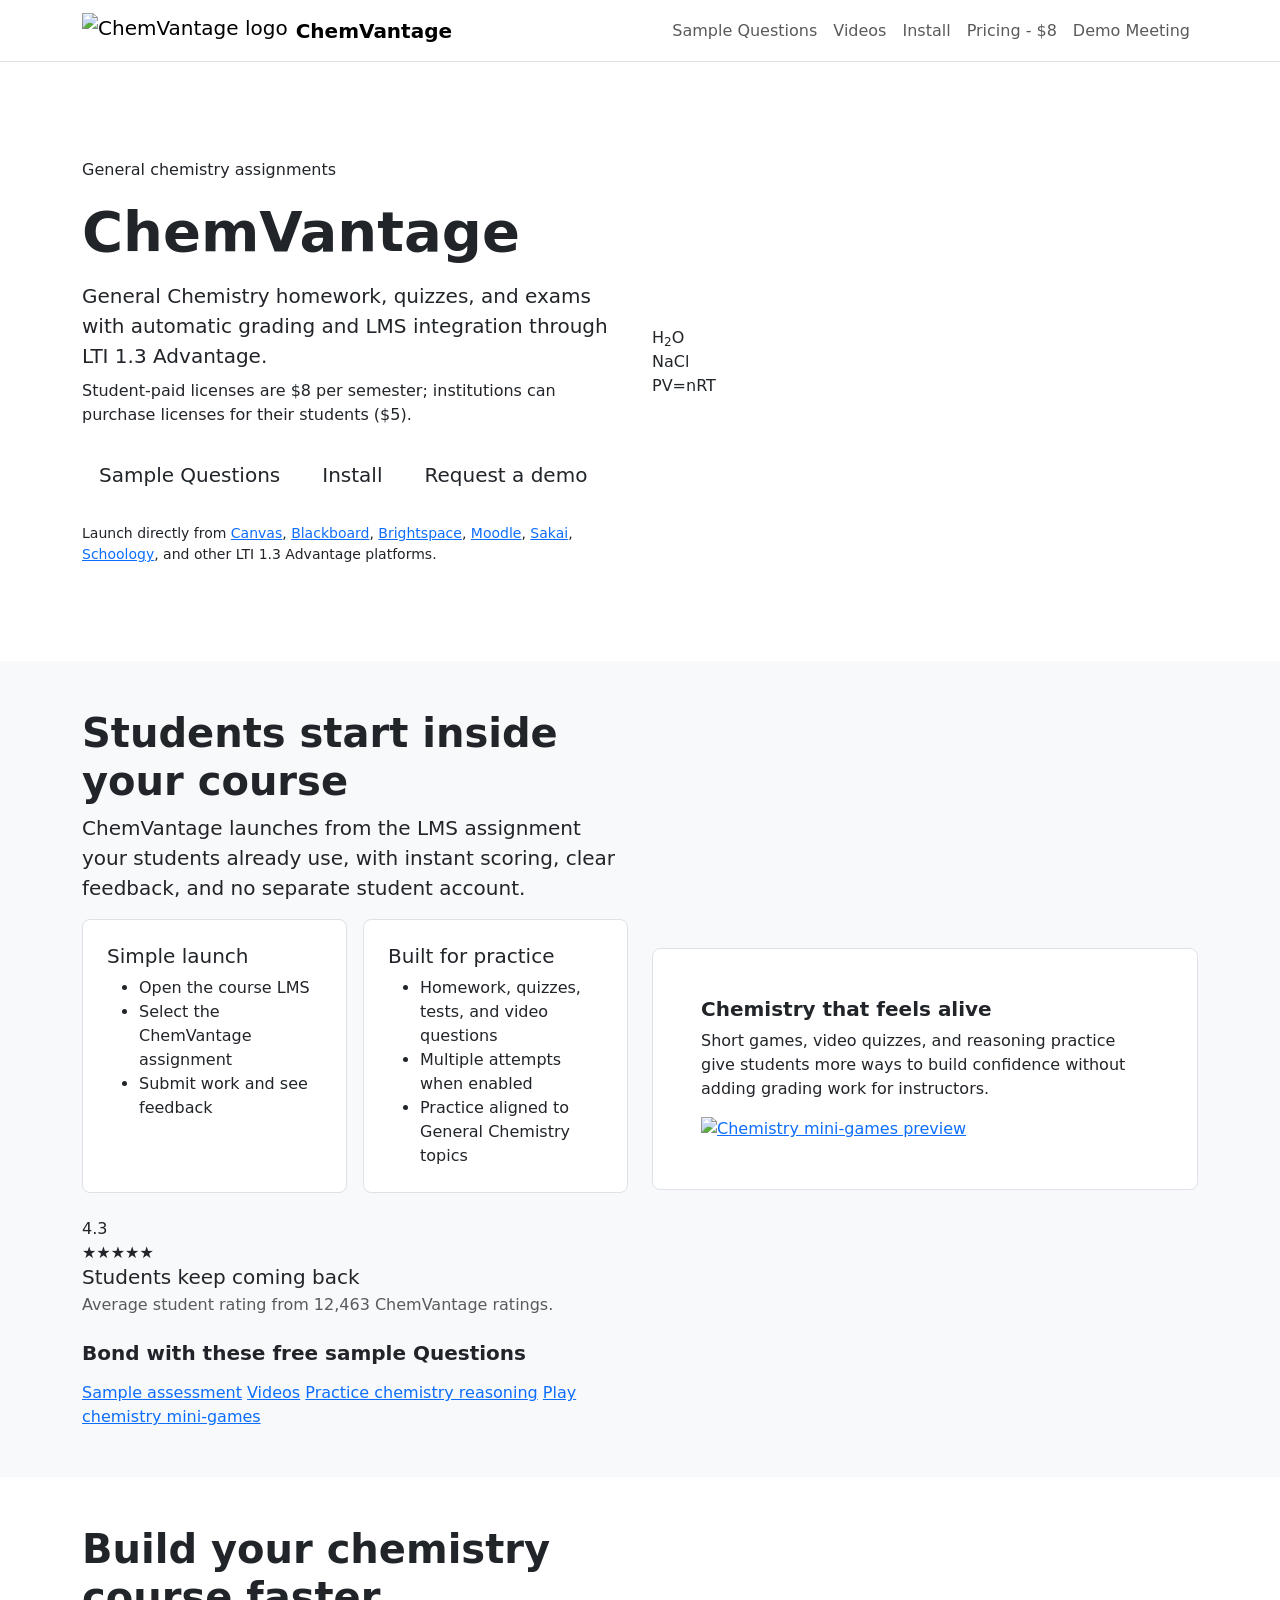
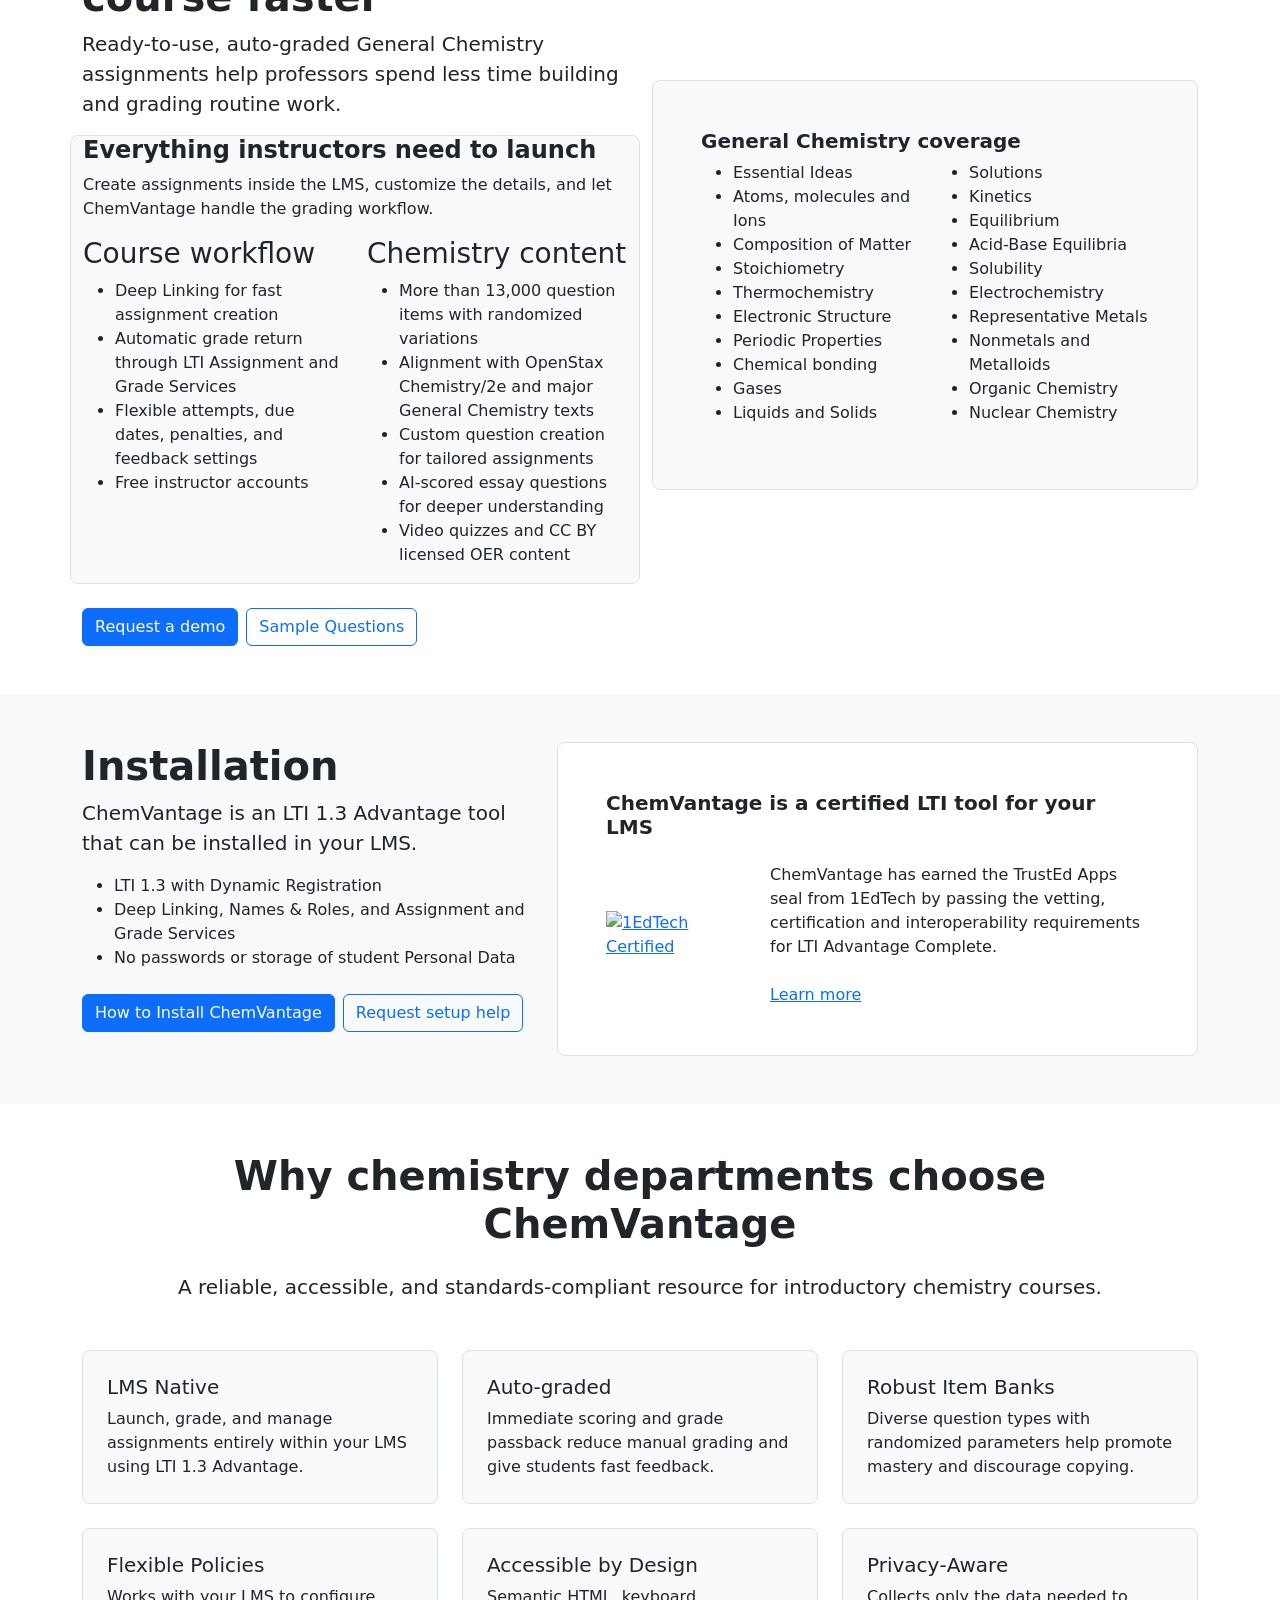
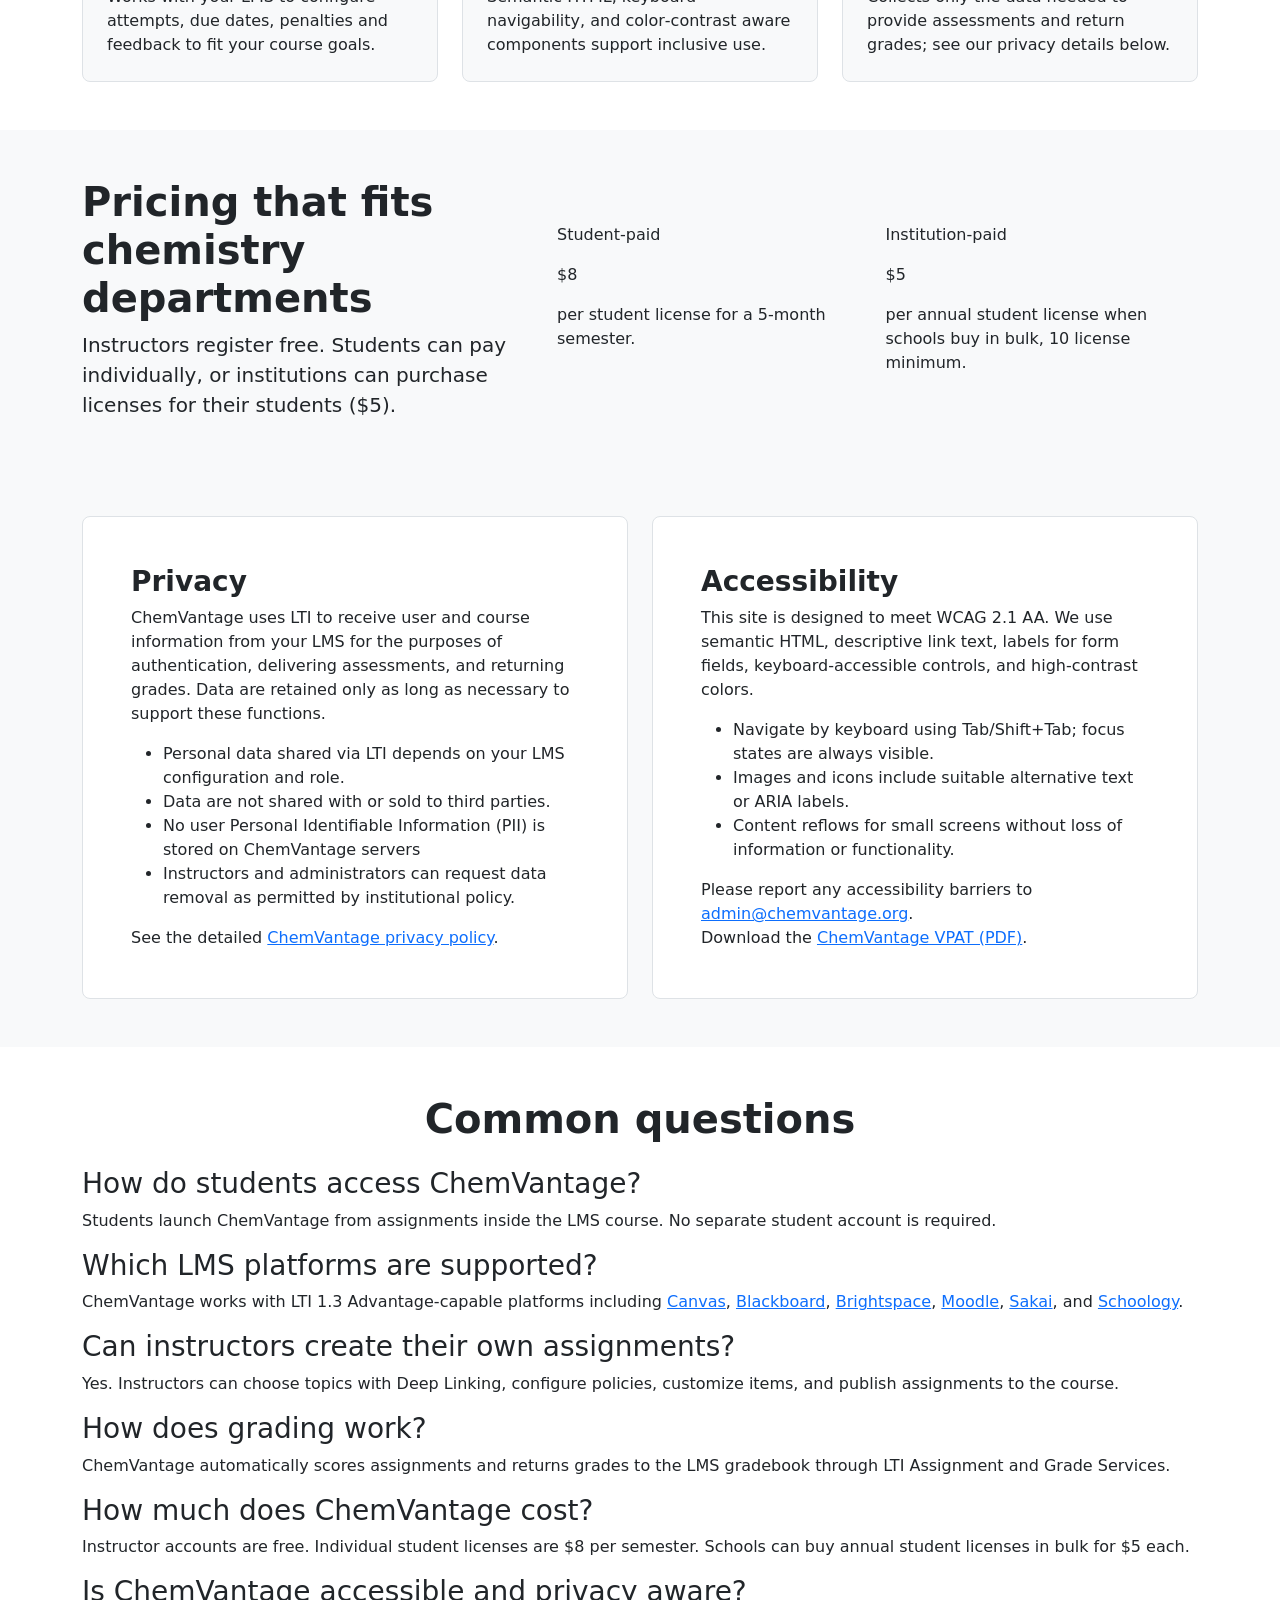
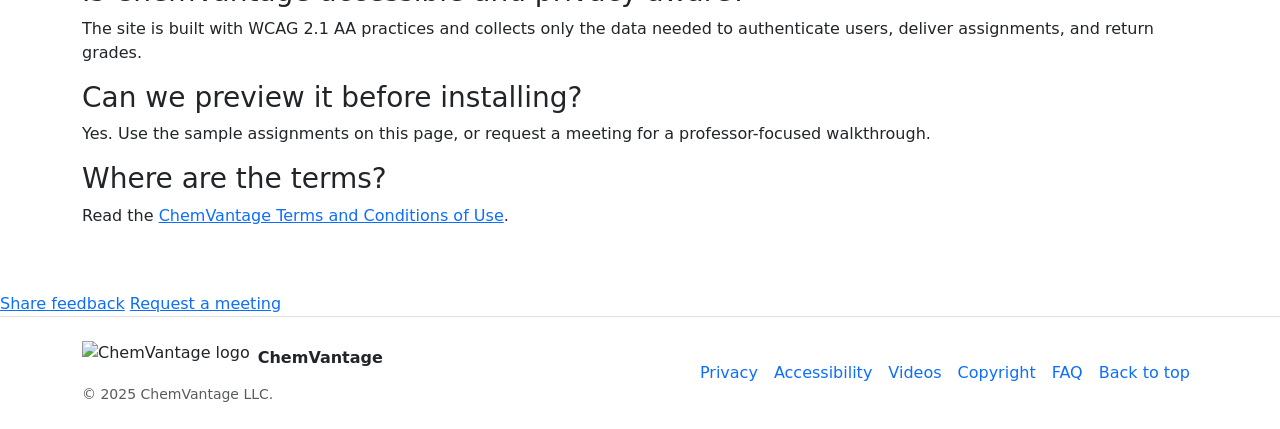
==== commit a47dc564: "Added LTI Certification seal to index.html" ====
--- a/src/main/webapp/index.html
+++ b/src/main/webapp/index.html
@@ -13,17 +13,17 @@
   <meta property="og:url" content="https://www.chemvantage.org">
   <meta property="og:title" content="ChemVantage - Free General Chemistry Homework & Quizzes">
   <meta property="og:description" content="Standards-aligned homework, quizzes, and exams for General Chemistry with automatic grading and seamless LMS integration using LTI 1.3 Advantage.">
-  <meta property="og:image" content="https://images.chemvantage.org/CVLogo_thumb.png">
+  <meta property="og:image" content="https://www.chemvantage.org/images/CVLogo_thumb.png">
   
   <!-- Twitter -->
   <meta name="twitter:card" content="summary_large_image">
   <meta name="twitter:url" content="https://www.chemvantage.org">
   <meta name="twitter:title" content="ChemVantage - Free General Chemistry Platform">
   <meta name="twitter:description" content="Auto-graded chemistry assessments with LMS integration for Canvas, Blackboard, Moodle & more.">
-  <meta name="twitter:image" content="https://images.chemvantage.org/CVLogo_thumb.png">
+  <meta name="twitter:image" content="https://www.chemvantage.org/images/CVLogo_thumb.png">
   
   <link rel="canonical" href="https://www.chemvantage.org">
-  <link rel="icon" href="https://images.chemvantage.org/logo_sq.png">
+  <link rel="icon" href="/images/logo_sq.png">
   
   <!-- Prevent dev site indexing -->
   <script src='/js/noindex-dev.js'></script>
@@ -47,7 +47,7 @@
     <nav class="navbar navbar-expand-lg navbar-light bg-white border-bottom" aria-label="Primary">
       <div class="container">
         <a class="navbar-brand d-flex align-items-center gap-2" href="#home" aria-label="ChemVantage home">
-          <img src="https://images.chemvantage.org/CVLogo_thumb.png" alt="ChemVantage logo" height="35px" />
+          <img src="/images/CVLogo_thumb.png" alt="ChemVantage logo" height="35px" />
           <span class="fw-bold">ChemVantage</span>
         </a>
         <button class="navbar-toggler" type="button" data-bs-toggle="collapse" data-bs-target="#primaryNav" aria-controls="primaryNav" aria-expanded="false" aria-label="Toggle navigation">
@@ -59,7 +59,7 @@
             <li class="nav-item"><a class="nav-link" href="/videos.html">Videos</a></li>
             <li class="nav-item"><a class="nav-link" href="/install.html">Install</a></li>
             <li class="nav-item"><a class="nav-link" href="#pricing">Pricing - $8</a></li>
-            <li class="nav-item"><a class="nav-link" href="https://calendly.com/chemvantage/install-chemvantage?r=0" target="_blank">Demo Meeting</a></li>
+            <li class="nav-item"><a class="nav-link" href="https://calendly.com/chemvantage/install-chemvantage" target="_blank">Demo Meeting</a></li>
           </ul>
         </div>
       </div>
@@ -82,7 +82,7 @@
               <div class="hero-actions d-flex flex-wrap gap-2">
                 <a href="/example-questions" class="btn btn-lg btn-hero-primary" role="button">Sample Questions</a>
                 <a href="/install.html" class="btn btn-lg btn-hero-secondary" role="button">Install</a>
-                <a href="https://calendly.com/chemvantage/install-chemvantage?r=0" target="_blank" class="btn btn-lg btn-hero-secondary" role="button">Request a demo</a>
+                <a href="https://calendly.com/chemvantage/install-chemvantage" target="_blank" class="btn btn-lg btn-hero-secondary" role="button">Request a demo</a>
               </div>
               <p class="mt-4 mb-0 small hero-support">Launch directly from <a class="lms-link" href="/install.html">Canvas</a>, <a class="lms-link" href="/install.html">Blackboard</a>, <a class="lms-link" href="/install.html">Brightspace</a>, <a class="lms-link" href="/install.html">Moodle</a>, <a class="lms-link" href="/install.html">Sakai</a>, <a class="lms-link" href="/install.html">Schoology</a>, and other LTI 1.3 Advantage platforms.</p>
             </div>
@@ -174,7 +174,7 @@
                 <p>Short games, video quizzes, and reasoning practice give students more ways to build confidence without adding grading work for instructors.</p>
               </div>
               <a class="alive-card__media" href="https://richkingsford.github.io/chemistry-games-cucumber/" target="_blank">
-                <img width="400" height="400" src="https://images.chemvantage.org/games.png" alt="Chemistry mini-games preview" />
+                <img width="400" height="400" src="/images/games.png" alt="Chemistry mini-games preview" />
               </a>
             </div>
           </div>
@@ -214,7 +214,7 @@
               </div>
             </div>
             <div class="d-flex flex-wrap gap-2 pt-4">
-              <a href="https://calendly.com/chemvantage/install-chemvantage?r=0" target="_blank" class="btn btn-primary">Request a demo</a>
+              <a href="https://calendly.com/chemvantage/install-chemvantage" target="_blank" class="btn btn-primary">Request a demo</a>
               <a href="/example-questions" class="btn btn-outline-primary">Sample Questions</a>
             </div>
           </div>
@@ -261,31 +261,27 @@
       <div class="container">
         <div class="row g-4">
           <div class="col-lg-5">
-            <h2 class="h1 fw-semibold">Install once, launch from the LMS</h2>
-            <p class="lead">ChemVantage is an LTI 1.3 Advantage tool that can be configured campus-wide or course-by-course with minimal personal data.</p>
+            <h2 class="h1 fw-semibold">Installation</h2>
+            <p class="lead">ChemVantage is an LTI 1.3 Advantage tool that can be installed in your LMS.</p>
             <ul class="mb-4">
-              <li>LTI 1.3 with OAuth 2.0 and JWKs</li>
+              <li>LTI 1.3 with Dynamic Registration</li>
               <li>Deep Linking, Names & Roles, and Assignment and Grade Services</li>
-              <li>Dynamic registration for supported LMS platforms</li>
-              <li>Grade passback directly to the course gradebook</li>
+              <li>No passwords or storage of student Personal Data</li>
             </ul>
             <div class="d-flex flex-wrap gap-2">
-              <a href="/install.html" class="btn btn-primary" aria-label="Installation instructions">5 Minute Installation</a>
-              <a href="https://calendly.com/chemvantage/install-chemvantage?r=1" target="_blank" class="btn btn-outline-primary">Request setup help</a>
+              <a href="/install.html" class="btn btn-primary" aria-label="Installation instructions">How to Install ChemVantage</a>
+              <a href="https://calendly.com/chemvantage/install-chemvantage" target="_blank" class="btn btn-outline-primary">Request setup help</a>
             </div>
           </div>
           <div class="col-lg-7">
             <div class="p-4 p-lg-5 bg-white border rounded-3">
-              <h3 class="h5 fw-semibold">Can you beat our installation record of 4 minutes?</h3>
-              <div class="lms-grid" aria-label="Installation links by LMS">
-                <a href="/install.html" aria-label="Installation instructions"><img class="lms-logo lms-logo--canvas" src="/lms/canvas.png" alt="Canvas"></a>
-                <a href="/install.html" aria-label="Installation instructions"><img class="lms-logo lms-logo--blackboard" src="/lms/blackboard.svg" alt="Blackboard"></a>
-                <a href="/install.html" aria-label="Installation instructions"><img class="lms-logo lms-logo--brightspace" src="/lms/brightspace.png" alt="Brightspace"></a>
-                <a href="/install.html" aria-label="Installation instructions"><img class="lms-logo lms-logo--moodle" src="/lms/moodle.svg" alt="Moodle"></a>
-                <a href="/install.html" aria-label="Installation instructions"><img class="lms-logo lms-logo--sakai" src="/lms/sakai.png" alt="Sakai"></a>
-                <a href="/install.html" aria-label="Installation instructions"><img class="lms-logo lms-logo--schoology" src="/lms/schoology.svg" alt="Schoology"></a>
-              </div>
-              <p class="small text-muted mt-4 mb-0">Your LMS documentation provides the exact administrative screens; ChemVantage provides the tool registration and LTI endpoints.</p>
+              <h3 class="h5 fw-semibold">ChemVantage is a certified LTI tool for your LMS</h3>
+              <div class="d-flex flex-column flex-sm-row align-items-center gap-4 mt-4" aria-label="Certified by 1EdTech">
+                <a class="flex-shrink-0" href="https://site.imsglobal.org/certifications/chemvantage/chemvantage" target="_blank"><img class="d-block" src="https://site.imsglobal.org/sites/default/files/media/images/logo_ims/1edtech_trusted-apps-certified.svg" alt="1EdTech Certified" width="140" /></a>
+                <p class="mb-0">ChemVantage has earned the TrustEd Apps seal from 1EdTech by passing the vetting, certification and interoperability requirements for LTI Advantage Complete.<br/><br/>
+                  <a href="https://site.imsglobal.org/certifications/chemvantage/chemvantage" target="_blank">Learn more</a>
+                </p>
+              </div>
             </div>
           </div>
         </div>
@@ -452,7 +448,7 @@
       <div class="row g-3 align-items-center">
         <div class="col-md-6">
           <a class="d-inline-flex align-items-center gap-2 mb-2 text-decoration-none text-body" href="#home" aria-label="ChemVantage home">
-            <img src="https://images.chemvantage.org/CVLogo_thumb.png" alt="ChemVantage logo" height="35px" />
+            <img src="/images/CVLogo_thumb.png" alt="ChemVantage logo" height="35px" />
             <span class="fw-bold">ChemVantage</span>
           </a>
           <p class="mb-0 small text-muted">© <span id="year">2025</span> ChemVantage LLC.</p>
@@ -483,7 +479,7 @@
     "@type": "EducationalOrganization",
     "name": "ChemVantage",
     "url": "https://www.chemvantage.org",
-    "logo": "https://images.chemvantage.org/CVLogo_thumb.png",
+    "logo": "/images/CVLogo_thumb.png",
     "description": "Open educational resource providing standards-aligned homework, quizzes, and exams for General Chemistry with automatic grading and LMS integration",
     "email": "admin@chemvantage.org",
     "areaServed": "Worldwide",
